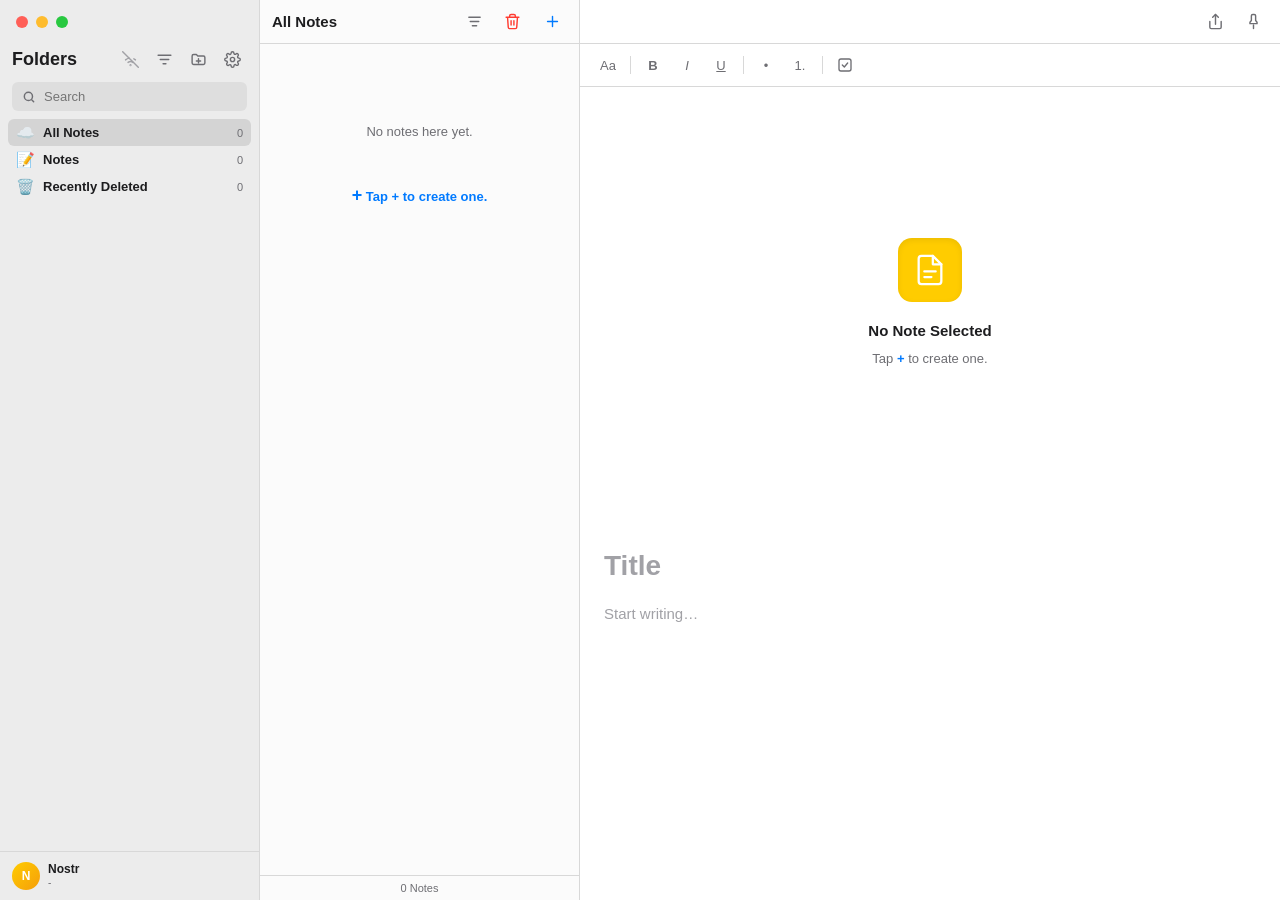
==== web/index.html @ 8bbc99da "feat: revamp About section and re-enable text selection - Replace the basic About text with a detail" ====
<!DOCTYPE html>
<html lang="en">
<head>
  <meta charset="UTF-8" />
  <meta name="viewport" content="width=device-width, initial-scale=1.0, viewport-fit=cover" />
  <meta name="theme-color" content="#ffffff" media="(prefers-color-scheme: light)" />
  <meta name="theme-color" content="#1c1c1e" media="(prefers-color-scheme: dark)" />
  <meta name="description" content="BitOS Notes — local-first notes synced via Nostr." />
  <meta name="application-name" content="Notes" />
  <title data-i18n="app.title">Notes</title>

  <!-- PWA -->
  <link rel="manifest" href="./manifest.webmanifest" />
  <link rel="icon" href="./icon.svg" type="image/svg+xml" />
  <link rel="apple-touch-icon" href="./icon.svg" />
  <meta name="mobile-web-app-capable" content="yes" />
  <meta name="apple-mobile-web-app-capable" content="yes" />
  <meta name="apple-mobile-web-app-status-bar-style" content="black-translucent" />
  <meta name="apple-mobile-web-app-title" content="Notes" />

  <link rel="stylesheet" href="./css/app.css?v=14" />
</head>
<body data-theme="light">
  <!-- ============ APP SHELL ============ -->
  <div id="app" class="app">

    <!-- ===== PANE 1 · FOLDERS SIDEBAR ===== -->
    <aside id="pane-folders" class="pane pane-folders" aria-label="Folders">
      <div class="titlebar">
        <span class="traffic" style="--c:#FF5F57"></span>
        <span class="traffic" style="--c:#FEBC2E"></span>
        <span class="traffic" style="--c:#28C840"></span>
      </div>

      <div class="sidebar-head">
        <h1 class="sidebar-title" data-i18n="folders.title">Folders</h1>
        <div class="sidebar-actions">
          <button id="sync-status" class="icon-btn sync-chip" data-state="offline" title="Sync status" aria-label="Sync status"></button>
          <button id="folder-sort-btn" class="icon-btn" data-i18n-title="folders.sortMenu" title="Sort Folders By" aria-label="Sort folders by" aria-haspopup="true">
            <svg viewBox="0 0 24 24" class="ico"><path d="M3 6h18M6 12h12M10 18h4"/></svg>
          </button>
          <button id="new-folder-btn" class="icon-btn" data-i18n-title="folders.new" title="New folder" aria-label="New folder">
            <svg viewBox="0 0 24 24" class="ico"><path d="M3 7a2 2 0 0 1 2-2h4l2 2h8a2 2 0 0 1 2 2v8a2 2 0 0 1-2 2H5a2 2 0 0 1-2-2z"/><path d="M12 11v6M9 14h6"/></svg>
          </button>
          <button id="settings-btn" class="icon-btn" data-i18n-title="settings.title" title="Settings" aria-label="Settings">
            <svg viewBox="0 0 24 24" class="ico"><circle cx="12" cy="12" r="3"/><path d="M19.4 15a1.65 1.65 0 0 0 .33 1.82l.06.06a2 2 0 1 1-2.83 2.83l-.06-.06a1.65 1.65 0 0 0-1.82-.33 1.65 1.65 0 0 0-1 1.51V21a2 2 0 0 1-4 0v-.09A1.65 1.65 0 0 0 9 19.4a1.65 1.65 0 0 0-1.82.33l-.06.06a2 2 0 1 1-2.83-2.83l.06-.06a1.65 1.65 0 0 0 .33-1.82 1.65 1.65 0 0 0-1.51-1H3a2 2 0 0 1 0-4h.09A1.65 1.65 0 0 0 4.6 9a1.65 1.65 0 0 0-.33-1.82l-.06-.06a2 2 0 1 1 2.83-2.83l.06.06a1.65 1.65 0 0 0 1.82.33H9a1.65 1.65 0 0 0 1-1.51V3a2 2 0 0 1 4 0v.09a1.65 1.65 0 0 0 1 1.51 1.65 1.65 0 0 0 1.82-.33l.06-.06a2 2 0 1 1 2.83 2.83l-.06.06a1.65 1.65 0 0 0-.33 1.82V9a1.65 1.65 0 0 0 1.51 1H21a2 2 0 0 1 0 4h-.09a1.65 1.65 0 0 0-1.51 1z"/></svg>
          </button>
        </div>
      </div>

      <div class="search-wrap">
        <svg class="search-ico" viewBox="0 0 24 24"><circle cx="11" cy="11" r="7"/><path d="m20 20-3-3"/></svg>
        <input id="search-input" type="search" data-i18n-placeholder="folders.search" placeholder="Search" autocomplete="off" />
      </div>

      <nav id="folder-list" class="folder-list scroll" aria-label="Folder list"></nav>

      <div class="account-bar" id="account-bar" role="button" tabindex="0" title="Nostr account">
        <div class="avatar" id="account-avatar">N</div>
        <div class="account-text">
          <div class="account-label" id="account-label" data-i18n="account.icloud">Nostr</div>
          <div class="account-email" id="account-email">—</div>
        </div>
        <span class="nip05-badge hidden" id="account-nip05-badge" title="">
          <svg viewBox="0 0 24 24" class="ico"><path d="M20 6L9 17l-5-5"/></svg>
        </span>
      </div>
    </aside>

    <!-- ===== PANE 2 · NOTES LIST ===== -->
    <section id="pane-list" class="pane pane-list" aria-label="Notes list">
      <header class="list-head">
        <button id="back-folders" class="back-btn mobile-only" aria-label="Back to folders">
          <svg viewBox="0 0 24 24" class="ico"><path d="M15 18l-6-6 6-6"/></svg>
          <span data-i18n="nav.folders">Folders</span>
        </button>
        <h2 id="folder-title" class="list-title">All Notes</h2>
        <div class="list-actions">
          <button id="sort-btn" class="icon-btn" data-i18n-title="sort.menu" title="Sort By" aria-label="Sort notes" aria-haspopup="true">
            <svg viewBox="0 0 24 24" class="ico"><path d="M4 6h16M6 12h12M9 18h6"/></svg>
          </button>
          <button id="delete-btn" class="icon-btn icon-btn-danger" data-i18n-title="editor.delete" title="Delete" aria-label="Delete">
            <svg viewBox="0 0 24 24" class="ico"><path d="M3 6h18M8 6V4a2 2 0 0 1 2-2h4a2 2 0 0 1 2 2v2M19 6l-1 14a2 2 0 0 1-2 2H8a2 2 0 0 1-2-2L5 6"/><path d="M10 11v6M14 11v6"/></svg>
          </button>
          <button id="new-note-btn" class="icon-btn icon-btn-primary" data-i18n-title="notes.new" title="New note" aria-label="New note">
            <svg viewBox="0 0 24 24" class="ico"><path d="M12 5v14M5 12h14"/></svg>
          </button>
        </div>
      </header>

      <div id="notes-list" class="notes-list scroll"></div>

      <div id="note-count" class="note-count"></div>
    </section>

    <!-- ===== PANE 3 · EDITOR ===== -->
    <section id="pane-editor" class="pane pane-editor" aria-label="Editor">
      <header class="editor-head">

        <button id="back-notes" class="back-btn mobile-only" aria-label="Back to notes">
          <svg viewBox="0 0 24 24" class="ico"><path d="M15 18l-6-6 6-6"/></svg>
          <span data-i18n="nav.notes">Notes</span>
        </button>
        <div class="editor-meta-left">
          <span id="editor-date" class="editor-date"></span>
        </div>
        <div class="editor-actions">
          <button id="share-btn" class="icon-btn" data-i18n-title="editor.share" title="Share" aria-label="Share">
            <svg viewBox="0 0 24 24" class="ico"><path d="M4 12v8a2 2 0 0 0 2 2h12a2 2 0 0 0 2-2v-8"/><path d="M16 6l-4-4-4 4"/><path d="M12 2v14"/></svg>
          </button>
          <button id="pin-btn" class="icon-btn" data-i18n-title="editor.pin" title="Pin" aria-label="Pin note">
            <svg viewBox="0 0 24 24" class="ico"><path d="M12 17v5"/><path d="M9 10.7V4a2 2 0 0 1 2-2h2a2 2 0 0 1 2 2v6.7l2 2.3v2H7v-2z"/></svg>
          </button>
        </div>
      </header>

      <!-- formatting toolbar -->
      <div id="toolbar" class="toolbar scroll-x">
        <button class="tool" data-cmd="title" data-i18n-title="editor.title" title="Title style">Aa</button>
        <span class="tool-sep"></span>
        <button class="tool" data-cmd="bold" data-i18n-title="editor.bold" title="Bold"><b>B</b></button>
        <button class="tool" data-cmd="italic" data-i18n-title="editor.italic" title="Italic"><i>I</i></button>
        <button class="tool" data-cmd="underline" data-i18n-title="editor.underline" title="Underline"><u>U</u></button>
        <span class="tool-sep"></span>
        <button class="tool" data-cmd="insertUnorderedList" data-i18n-title="editor.bullet" title="Bulleted list">•</button>
        <button class="tool" data-cmd="insertOrderedList" data-i18n-title="editor.number" title="Numbered list">1.</button>
        <span class="tool-sep"></span>
        <button class="tool" data-cmd="checklist" data-i18n-title="editor.checklist" title="Insert checklist item">
          <svg viewBox="0 0 24 24" class="ico-sm"><rect x="3" y="3" width="18" height="18" rx="3"/><path d="m8 12 3 3 5-6"/></svg>
        </button>
      </div>

      <div id="editor-empty" class="editor-empty">
        <button id="editor-empty-create" class="empty-create" type="button">
          <div class="empty-icon">
            <svg viewBox="0 0 24 24"><path d="M14 2H6a2 2 0 0 0-2 2v16a2 2 0 0 0 2 2h12a2 2 0 0 0 2-2V8z"/><path d="M14 2v6h6M8 13h8M8 17h5"/></svg>
          </div>
          <p class="empty-title" data-i18n="editor.emptyTitle">No Note Selected</p>
          <p class="empty-sub"><span data-i18n="editor.emptySub">Tap</span> <span class="plus">+</span> <span data-i18n="editor.emptyCreate">to create one.</span></p>
        </button>
      </div>

      <div id="editor-wrap" class="editor-wrap scroll">
        <div class="editor-paper">
          <h2 id="editor-title" contenteditable="true" data-i18n-placeholder="editor.titlePlaceholder" data-placeholder="Title" class="editor-title-input"></h2>
          <div id="editor-meta" class="editor-meta"></div>
          <div id="editor-body" contenteditable="true" data-i18n-placeholder="editor.bodyPlaceholder" data-placeholder="Start writing…" class="editor-body-input"></div>
        </div>
      </div>
    </section>
  </div>

  <!-- ============ SETTINGS MODAL ============ -->
  <div id="settings-modal" class="modal-backdrop hidden" aria-hidden="true" role="dialog" aria-modal="true">
    <div class="modal">
      <header class="modal-head">
        <h3 data-i18n="settings.title">Settings</h3>
        <button id="settings-close" class="icon-btn" aria-label="Close">
          <svg viewBox="0 0 24 24" class="ico"><path d="M18 6 6 18M6 6l12 12"/></svg>
        </button>
      </header>

      <div class="modal-body scroll">
        <!-- Appearance -->
        <section class="settings-section">
          <h4 data-i18n="settings.appearance">Appearance</h4>
          <div class="segmented" role="radiogroup" id="theme-segmented">
            <button data-theme="light" data-i18n="settings.themeLight">Light</button>
            <button data-theme="dark" data-i18n="settings.themeDark">Dark</button>
            <button data-theme="system" data-i18n="settings.themeSystem">System</button>
          </div>

          <!-- Accent color swatches -->
          <div class="accent-row">
            <span class="accent-label" data-i18n="settings.accent">Accent color</span>
            <div class="accent-swatches" id="accent-swatches" role="radiogroup" aria-label="Accent color"></div>
          </div>
        </section>

        <!-- Language -->
        <section class="settings-section">
          <h4 data-i18n="settings.language">Language</h4>
          <div class="lang-select-wrap">
            <select id="lang-select" class="lang-select" aria-label="Language"></select>
            <svg class="lang-select-chevron" viewBox="0 0 24 24" aria-hidden="true"><path d="M6 9l6 6 6-6"/></svg>
          </div>
        </section>

        <!-- Account -->
        <section class="settings-section">
          <h4 data-i18n="settings.account">Nostr Account</h4>
          <p class="section-desc" data-i18n="settings.accountDesc">Connect with an npub for read-only identity, or use nsec when private-key import is ready.</p>

          <!-- Profile card (shown when connected) -->
          <div id="profile-card" class="profile-card hidden">
            <div class="profile-head">
              <div class="avatar lg" id="profile-avatar">N</div>
              <div class="profile-meta">
                <div class="profile-name" id="profile-name">—</div>
                <div class="profile-sub" id="profile-nip05"></div>
                <div class="profile-source" id="profile-source"></div>
              </div>
            </div>
            <p class="profile-about" id="profile-about"></p>

            <!-- Key widget: npub always visible, nsec revealed on demand -->
            <div class="key-row">
              <div class="key-row-label" data-i18n="profile.npub">Public key (npub)</div>
              <div class="key-display">
                <code id="s-npub" class="nsec-value npub-value">—</code>
                <div class="key-actions">
                  <button id="s-copy-npub" class="ghost-btn" data-i18n="account.copy">Copy</button>
                </div>
              </div>
            </div>
            <div class="key-row" id="s-nsec-row">
              <div class="key-row-label" data-i18n="account.revealSection">Private key</div>
              <div class="key-display">
                <code id="s-nsec" class="nsec-value masked">••••••••</code>
                <div class="key-actions">
                  <button id="s-show-nsec" class="ghost-btn" data-i18n="account.show">Show</button>
                  <button id="s-copy-nsec" class="ghost-btn" data-i18n="account.copy">Copy</button>
                  <button id="s-download-nsec" class="ghost-btn" data-i18n="account.download">Download</button>
                </div>
              </div>
            </div>

            <div class="row-actions">
              <button id="profile-edit-btn" class="ghost-btn" data-i18n="profile.edit">Edit profile</button>
              <button id="account-disconnect-btn-2" class="ghost-btn danger" data-i18n="settings.accountDisconnect">Disconnect</button>
            </div>
          </div>

          <!-- Profile editor (toggled by Edit profile) -->
          <div id="profile-editor" class="profile-editor hidden">
            <label class="field">
              <span data-i18n="profile.name">Display name</span>
              <input id="profile-name-input" class="text-input" type="text" data-i18n-placeholder="profile.namePlaceholder" placeholder="Your name" autocomplete="off" />
            </label>
            <label class="field">
              <span data-i18n="profile.about">About</span>
              <textarea id="profile-about-input" class="text-input" rows="2" data-i18n-placeholder="profile.aboutPlaceholder" placeholder="A short bio"></textarea>
            </label>
            <label class="field">
              <span data-i18n="profile.picture">Picture URL</span>
              <input id="profile-picture-input" class="text-input" type="url" placeholder="https://…" autocomplete="off" />
            </label>
            <label class="field">
              <span data-i18n="profile.nip05">NIP-05 handle</span>
              <input id="profile-nip05-input" class="text-input" type="text" data-i18n-placeholder="profile.nip05Placeholder" placeholder="name@domain.com" autocomplete="off" />
            </label>
            <div class="row-actions">
              <button id="profile-cancel-btn" class="ghost-btn" data-i18n="dialog.cancel">Cancel</button>
              <button id="profile-save-btn" class="ghost-btn" data-i18n="profile.save">Save</button>
              <button id="profile-publish-btn" class="btn-primary" data-i18n="profile.publish">Publish to Nostr</button>
            </div>
          </div>

          <!-- Inline connect form (shown when NOT connected / power users) -->
          <div class="account-form" id="account-form">
            <input id="account-input" class="text-input" type="text" data-i18n-placeholder="settings.accountPlaceholder" placeholder="npub1... or nsec1..." autocomplete="off" />
            <button id="account-connect-btn" class="ghost-btn" data-i18n="settings.accountConnect">Connect</button>
            <button id="account-nip07-btn" class="ghost-btn" data-i18n="settings.accountNip07">Use Wallet</button>
          </div>
          <div class="row-actions" id="account-row-actions">
            <button id="account-setup-btn" class="ghost-btn" data-i18n="settings.accountSetup">Set up account…</button>
            <button id="account-disconnect-btn" class="ghost-btn danger hidden" data-i18n="settings.accountDisconnect">Disconnect</button>
          </div>
          <div id="account-status" class="account-status"></div>
        </section>

        <!-- Relays -->
        <section class="settings-section">
          <div class="section-head">
            <h4 data-i18n="settings.relays">Nostr Relays</h4>
            <button id="add-relay-btn" class="ghost-btn" data-i18n="relays.add">+ Add</button>
          </div>
          <p class="section-desc" data-i18n="settings.relaysDesc">Sync your notes via Nostr relays. Add 2–3 for reliability.</p>
          <div id="relay-list" class="relay-list"></div>
        </section>

        <!-- Data -->
        <section class="settings-section">
          <h4 data-i18n="settings.data">Data</h4>
          <div class="row-actions">
            <button id="export-btn" class="ghost-btn" data-i18n="settings.export">Export notes (.json)</button>
            <button id="import-btn" class="ghost-btn" data-i18n="settings.import">Import</button>
            <input id="import-file" type="file" accept=".json" hidden />
            <button id="reset-btn" class="ghost-btn danger" data-i18n="settings.reset">Reset all data</button>
          </div>
        </section>

        <!-- About -->
        <section class="settings-section">
          <h4 data-i18n="about.title">About</h4>
          <div class="about-card">
            <div class="about-app">
              <div class="about-name">BitOS Notes</div>
              <div class="about-version" id="about-version">v0.2</div>
            </div>
            <p class="about-tagline" data-i18n="about.tagline">Local-first notes with Nostr sync. Your data lives on your device — Nostr is just the transport.</p>
            <div class="about-links">
              <a href="https://github.com/bitoslabs/bitos-notes" target="_blank" rel="noopener" class="ghost-btn" data-i18n="about.source">Source code ↗</a>
              <a href="https://github.com/bitoslabs/bitos-notes/issues" target="_blank" rel="noopener" class="ghost-btn" data-i18n="about.issues">Report issue ↗</a>
              <a href="https://github.com/nostr-protocol/nips" target="_blank" rel="noopener" class="ghost-btn" data-i18n="about.nostr">Nostr protocol ↗</a>
            </div>
            <p class="about-build" id="about-build"></p>
          </div>
        </section>
      </div>
    </div>
  </div>

  <!-- ============ TOAST ============ -->
  <div id="toast" class="toast" role="status" aria-live="polite"></div>

  <!-- ============ POPUP MENU (shared) ============ -->
  <div id="popup-menu" class="popup-menu hidden" role="menu" aria-hidden="true"></div>

  <!-- ============ DIALOG (confirm / alert / prompt, settings-style) ============ -->
  <div id="dialog-backdrop" class="modal-backdrop hidden" aria-hidden="true" role="dialog" aria-modal="true">
    <div id="dialog" class="dialog">
      <div id="dialog-icon" class="dialog-icon"></div>
      <h3 id="dialog-title" class="dialog-title"></h3>
      <p id="dialog-message" class="dialog-message"></p>
      <p id="dialog-detail" class="dialog-detail"></p>
      <div id="dialog-input-wrap" class="dialog-input-wrap hidden">
        <input id="dialog-input" class="text-input" type="text" autocomplete="off" spellcheck="false" />
        <div id="dialog-input-error" class="dialog-input-error hidden"></div>
      </div>
      <div id="dialog-actions" class="dialog-actions">
        <button id="dialog-cancel" class="btn-secondary"></button>
        <button id="dialog-ok" class="btn-primary"></button>
      </div>
    </div>
  </div>

  <!-- ============ ACCOUNT SETUP / BACKUP MODAL ============ -->
  <div id="account-modal" class="modal-backdrop hidden" aria-hidden="true" role="dialog" aria-modal="true">
    <div class="modal account-modal">
      <header class="modal-head">
        <h3 id="account-modal-title" data-i18n="account.setupTitle">Set up Nostr account</h3>
        <button id="account-modal-close" class="icon-btn" aria-label="Close">
          <svg viewBox="0 0 24 24" class="ico"><path d="M18 6 6 18M6 6l12 12"/></svg>
        </button>
      </header>

      <div class="modal-body scroll">
        <!-- Step 0: already connected — show profile + keys -->
        <section class="settings-section hidden" data-step="connected">
          <!-- Profile card -->
          <div class="account-connected-card">
            <div class="avatar lg" id="ac-avatar">N</div>
            <div class="ac-meta">
              <div class="ac-name" id="ac-name">—</div>
              <div class="ac-sub" id="ac-nip05"></div>
              <div class="ac-source" id="ac-source"></div>
            </div>
          </div>

          <!-- Public key (always visible — it's public) -->
          <div class="key-row">
            <div class="key-row-label" data-i18n="profile.npub">Public key (npub)</div>
            <div class="key-display">
              <code id="ac-npub" class="nsec-value npub-value">—</code>
              <div class="key-actions">
                <button id="ac-copy-npub" class="ghost-btn" data-i18n="account.copy">Copy</button>
              </div>
            </div>
          </div>

          <!-- Private key (hidden until revealed — nsec accounts only) -->
          <div id="ac-reveal-section" class="reveal-section hidden">
            <div class="key-row-label" data-i18n="account.revealSection">Private key</div>
            <div class="key-display">
              <code id="ac-reveal-nsec" class="nsec-value"></code>
              <div class="key-actions">
                <button id="ac-copy-nsec" class="ghost-btn" data-i18n="account.copy">Copy</button>
                <button id="ac-download-nsec" class="ghost-btn" data-i18n="account.download">Download</button>
                <button id="ac-show-toggle" class="ghost-btn" data-i18n="account.hide">Hide</button>
              </div>
            </div>
          </div>

          <div class="row-actions">
            <button id="ac-edit-profile" class="ghost-btn" data-i18n="account.editProfile">Edit profile</button>
            <button id="ac-reveal-btn" class="ghost-btn" data-i18n="profile.revealNsec">Reveal private key</button>
            <button id="ac-disconnect" class="ghost-btn danger" data-i18n="settings.accountDisconnect">Disconnect</button>
          </div>
        </section>

        <!-- Step 1: choose how to set up -->
        <section class="settings-section" data-step="choose">
          <!-- Current account banner (shown when already connected) -->
          <div id="ac-choose-banner" class="ac-choose-banner hidden">
            <div class="ac-banner-head">
              <div class="avatar" id="ac-banner-avatar">N</div>
              <div class="ac-banner-meta">
                <div class="ac-banner-name" id="ac-banner-name">—</div>
                <div class="ac-banner-status" id="ac-banner-status"></div>
              </div>
            </div>
            <div class="ac-banner-keys">
              <div class="key-row">
                <div class="key-row-label" data-i18n="profile.npub">Public key (npub)</div>
                <div class="key-display">
                  <code id="ac-banner-npub" class="nsec-value npub-value">—</code>
                  <div class="key-actions">
                    <button id="ac-banner-copy-npub" class="ghost-btn" data-i18n="account.copy">Copy</button>
                  </div>
                </div>
              </div>
              <div class="key-row" id="ac-banner-nsec-row">
                <div class="key-row-label" data-i18n="account.revealSection">Private key</div>
                <div class="key-display">
                  <code id="ac-banner-nsec" class="nsec-value masked">••••••••</code>
                  <div class="key-actions">
                    <button id="ac-banner-show-nsec" class="ghost-btn" data-i18n="account.show">Show</button>
                    <button id="ac-banner-copy-nsec" class="ghost-btn" data-i18n="account.copy">Copy</button>
                  </div>
                </div>
              </div>
            </div>
          </div>

          <h4 data-i18n="account.choose">Choose how to start</h4>
          <p class="section-desc" data-i18n="account.chooseDesc">A Nostr account is just a key pair — no email, no signup. Your private key (nsec) IS your account, so keep it safe and never share it.</p>
          <div class="setup-options">
            <button class="setup-option" data-account-action="create">
              <div class="setup-opt-icon">✨</div>
              <div class="setup-opt-text">
                <div class="setup-opt-title" data-i18n="account.create">Create new key</div>
                <div class="setup-opt-sub" data-i18n="account.createDesc">Generate a fresh Nostr identity</div>
              </div>
            </button>
            <button class="setup-option" data-account-action="import">
              <div class="setup-opt-icon">🔑</div>
              <div class="setup-opt-text">
                <div class="setup-opt-title" data-i18n="account.import">Import existing key</div>
                <div class="setup-opt-sub" data-i18n="account.importDesc">Paste an nsec1… you already own</div>
              </div>
            </button>
            <button class="setup-option" data-account-action="nip07">
              <div class="setup-opt-icon">🦊</div>
              <div class="setup-opt-text">
                <div class="setup-opt-title" data-i18n="account.nip07">Use Nostr wallet</div>
                <div class="setup-opt-sub" data-i18n="account.nip07Desc">Alby / nos2x / amethyst extension</div>
              </div>
            </button>
          </div>
        </section>

        <!-- Step 2a: create — show generated key, require backup confirm -->
        <section class="settings-section hidden" data-step="create">
          <h4 data-i18n="account.backupTitle">Back up your private key</h4>
          <p class="section-desc" data-i18n="account.backupDesc">This is the <strong>only</strong> time we show this key. Copy it somewhere safe — if you lose it, your account and any synced notes are gone forever.</p>
          <div class="key-display">
            <code id="account-generated-nsec" class="nsec-value"></code>
            <div class="key-actions">
              <button id="account-copy-nsec" class="ghost-btn" data-i18n="account.copy">Copy</button>
              <button id="account-download-nsec" class="ghost-btn" data-i18n="account.download">Download</button>
              <button id="account-show-toggle" class="ghost-btn" data-i18n="account.hide">Hide</button>
            </div>
          </div>
          <label class="backup-confirm">
            <input type="checkbox" id="account-saved-toggle" />
            <span data-i18n="account.savedAck">I've saved my key in a secure location</span>
          </label>
          <div class="row-actions">
            <button id="account-back-to-choose" class="ghost-btn" data-i18n="account.back">← Back</button>
            <button id="account-finish-create" class="btn-primary" disabled data-i18n="account.finish">Finish</button>
          </div>
        </section>

        <!-- Step 2b: import nsec -->
        <section class="settings-section hidden" data-step="import">
          <h4 data-i18n="account.importTitle">Import your private key</h4>
          <p class="section-desc" data-i18n="account.importDescLong">Paste your <code>nsec1…</code> key. It will be stored locally on this device only.</p>
          <input id="account-import-input" class="text-input" type="password" autocomplete="off" spellcheck="false"
                 data-i18n-placeholder="account.importPlaceholder" placeholder="nsec1…" />
          <div id="account-import-error" class="dialog-input-error hidden"></div>
          <div class="row-actions">
            <button id="account-back-to-choose-2" class="ghost-btn" data-i18n="account.back">← Back</button>
            <button id="account-finish-import" class="btn-primary" data-i18n="account.importFinish">Import</button>
          </div>
        </section>
      </div>
    </div>
  </div>

  <script type="module" src="./js/app.js?v=14"></script>
</body>
</html>
---- web/css/app.css ----
/* ============================================================
   app.css — bitos Notes
   Design tokens (CSS vars) + Apple-faithful styling.
   Theming: [data-theme="light|dark"] on <body>.
   Layout: CSS Grid → responsive 3-pane → mobile stack.
   ============================================================ */

/* ---- Design tokens : LIGHT (default) ---- */
:root {
  --font-sans: -apple-system, BlinkMacSystemFont, "SF Pro Text", "SF Pro Display",
               "Segoe UI", Roboto, "Helvetica Neue", Arial, sans-serif;

  --notes-yellow: #FFCC00;
  --notes-yellow-soft: #FFE680;
  --notes-blue: #007AFF;
  --notes-red: #FF3B30;
  --notes-green: #34C759;

  --bg-app: #e8e8e8;
  --bg-window: #ffffff;
  --bg-sidebar: #ececec;
  --bg-list: #fbfbfb;
  --bg-elevated: #ffffff;

  --text-primary: #1d1d1f;
  --text-secondary: #6e6e73;
  --text-tertiary: #a1a1a6;

  --divider: #d8d8d8;
  --hover: rgba(0, 0, 0, 0.06);
  --active: rgba(0, 0, 0, 0.10);
  --selection: rgba(255, 204, 0, 0.28);
  --selection-strong: rgba(255, 204, 0, 0.42);

  --scroll-thumb: rgba(0, 0, 0, 0.22);

  --radius-sm: 6px;
  --radius-md: 10px;
  --radius-lg: 14px;

  --shadow-modal: 0 25px 60px -10px rgba(0, 0, 0, 0.35), 0 8px 20px -8px rgba(0, 0, 0, 0.2);
  --shadow-toast: 0 8px 24px rgba(0, 0, 0, 0.18);

  --sidebar-w: 260px;
  --list-w: 320px;

  --pane-ease: cubic-bezier(0.4, 0, 0.2, 1);
}

/* ---- DARK ---- */
[data-theme="dark"] {
  --bg-app: #000000;
  --bg-window: #1c1c1e;
  --bg-sidebar: #2a2a2a;
  --bg-list: #1c1c1e;
  --bg-elevated: #2c2c2e;

  --text-primary: #f5f5f7;
  --text-secondary: #a1a1a6;
  --text-tertiary: #6e6e73;

  --divider: #3a3a3a;
  --hover: rgba(255, 255, 255, 0.08);
  --active: rgba(255, 255, 255, 0.12);
  --selection: rgba(255, 204, 0, 0.18);
  --selection-strong: rgba(255, 204, 0, 0.28);

  --scroll-thumb: rgba(255, 255, 255, 0.22);

  --shadow-modal: 0 25px 60px -10px rgba(0, 0, 0, 0.7), 0 8px 20px -8px rgba(0, 0, 0, 0.5);
}

/* ---- Reset ---- */
* { box-sizing: border-box; margin: 0; padding: 0; }
html, body { height: 100%; overscroll-behavior: none; }
body {
  font-family: var(--font-sans);
  background: var(--bg-app);
  color: var(--text-primary);
  -webkit-font-smoothing: antialiased;
  -moz-osx-font-smoothing: grayscale;
  user-select: none;
  overflow: hidden;
}

/* Re-enable text selection on content users actually need to read/copy:
   the editor, modal text, profile/about copy, and all form fields. The
   global body:none keeps the app chrome (sidebar, list, buttons) feeling
   "native" and click-y rather than web-y. */
[contenteditable],
.modal-body,
.text-input, textarea, input, code,
.profile-about, .about-tagline, .about-build, .about-card,
.nsec-value:not(.masked),
.profile-name, .ac-name, .ac-banner-name,
.account-status {
  user-select: text;
  -webkit-user-select: text;
}

/* Utility — the modal/empty-state toggle this */
.hidden { display: none !important; }
button { font: inherit; color: inherit; background: none; border: none; cursor: pointer; }
input { font: inherit; color: inherit; }
svg { width: 100%; height: 100%; }
.ico { width: 17px; height: 17px; fill: none; stroke: currentColor; stroke-width: 2; stroke-linecap: round; stroke-linejoin: round; }
.ico-sm { width: 16px; height: 16px; fill: none; stroke: currentColor; stroke-width: 2; stroke-linecap: round; stroke-linejoin: round; }

/* RTL flip */
[dir="rtl"] .back-btn .ico { transform: scaleX(-1); }

/* ---- Scrollbars ---- */
.scroll { overflow-y: auto; }
.scroll-x { overflow-x: auto; overflow-y: hidden; }
.scroll::-webkit-scrollbar, .scroll-x::-webkit-scrollbar { width: 8px; height: 8px; }
.scroll::-webkit-scrollbar-thumb, .scroll-x::-webkit-scrollbar-thumb { background: var(--scroll-thumb); border-radius: 8px; }
.scroll::-webkit-scrollbar-track, .scroll-x::-webkit-scrollbar-track { background: transparent; }
.scroll { scrollbar-width: thin; scrollbar-color: var(--scroll-thumb) transparent; }

/* ---- App shell ---- */
.app {
  display: grid;
  grid-template-columns: var(--sidebar-w) var(--list-w) 1fr;
  height: 100vh;
  height: 100dvh;
  background: var(--bg-window);
}
.pane { display: flex; flex-direction: column; min-width: 0; overflow: hidden; }

.pane-folders { background: var(--bg-sidebar); border-right: 1px solid var(--divider); }
.pane-list    { background: var(--bg-list);    border-right: 1px solid var(--divider); }
.pane-editor  { background: var(--bg-window); }

/* ---- Titlebar ---- */
.titlebar { height: 44px; display: flex; align-items: center; padding: 0 16px; gap: 8px; }
.traffic { width: 12px; height: 12px; border-radius: 50%; background: var(--c); }

/* ---- Sidebar head ---- */
.sidebar-head { display: flex; align-items: center; justify-content: space-between; padding: 0 12px 8px; }
.sidebar-title { font-size: 18px; font-weight: 700; }
.sidebar-actions { display: flex; gap: 4px; }
.icon-btn {
  width: 30px; height: 30px;
  display: grid; place-items: center;
  border-radius: var(--radius-sm);
  color: var(--text-secondary);
  transition: background 0.12s;
}
.icon-btn:hover { background: var(--hover); }
.icon-btn:active { background: var(--active); }
.icon-btn-primary { color: var(--notes-blue); }
.icon-btn-danger { color: var(--notes-red); }

/* ---- Search ---- */
.search-wrap { position: relative; padding: 0 12px; margin-bottom: 8px; }
.search-ico {
  position: absolute; left: 22px; top: 50%; transform: translateY(-50%);
  width: 14px; height: 14px; pointer-events: none;
  fill: none; stroke: var(--text-secondary); stroke-width: 2.5; stroke-linecap: round;
}
[dir="rtl"] .search-ico { left: auto; right: 22px; }
.search-wrap input {
  width: 100%;
  background: var(--hover);
  border: none; border-radius: var(--radius-sm);
  padding: 7px 12px 7px 32px;
  font-size: 13px;
}
[dir="rtl"] .search-wrap input { padding: 7px 32px 7px 12px; }
.search-wrap input:focus { outline: 2px solid rgba(var(--notes-blue-rgb), 0.4); }
.search-wrap input::-webkit-search-cancel-button { -webkit-appearance: none; }

/* ---- Folder list ---- */
.folder-list { flex: 1; padding: 0 8px 8px; }
.folder-row {
  width: 100%; display: flex; align-items: center; gap: 8px;
  padding: 6px 8px; border-radius: var(--radius-sm);
  font-size: 13px; text-align: start; cursor: pointer;
  transition: background 0.1s;
}
.folder-row:hover { background: var(--hover); }
.folder-row.active { background: var(--active); }
.folder-row .emoji { font-size: 15px; line-height: 1; }
.folder-row .name { flex: 1; overflow: hidden; text-overflow: ellipsis; white-space: nowrap; }
.folder-row.system .name { font-weight: 600; }
.folder-row .count { font-size: 11px; color: var(--text-secondary); }

/* ---- Account bar ---- */
.account-bar {
  cursor: pointer; transition: background 0.12s;
  border-top: 1px solid var(--divider);
  padding: 10px 12px;
  display: flex; align-items: center; gap: 8px;
}
.avatar {
  width: 28px; height: 28px; border-radius: 50%;
  background: linear-gradient(135deg, var(--notes-yellow), #f59e0b);
  color: white; font-weight: 700; font-size: 12px;
  display: grid; place-items: center;
}
.account-text { line-height: 1.25; min-width: 0; }
.account-label { font-size: 12px; font-weight: 600; }
.account-email { font-size: 10px; color: var(--text-secondary); overflow: hidden; text-overflow: ellipsis; white-space: nowrap; }

/* ---- List head ---- */
.list-head, .editor-head {
  height: 44px;
  display: flex; align-items: center; justify-content: space-between;
  padding: 0 12px; gap: 8px;
  border-bottom: 1px solid var(--divider);
}
.list-title { font-size: 15px; font-weight: 700; flex: 1; overflow: hidden; text-overflow: ellipsis; white-space: nowrap; }
.list-actions { display: flex; align-items: center; gap: 8px; }
.list-actions .icon-btn-danger { margin-inline-end: 2px; }
.editor-meta-left { flex: 1; }
.editor-date { font-size: 12px; color: var(--text-secondary); }
.editor-actions { display: flex; align-items: center; gap: 8px; }

/* ---- Back button (mobile) ---- */
.back-btn {
  display: none;
  align-items: center; gap: 2px;
  color: var(--notes-blue); font-size: 14px;
}
.back-btn .ico { width: 16px; height: 16px; stroke-width: 2.5; }

/* ---- Notes list ---- */
.notes-list { flex: 1; }
.note-card {
  width: 100%; text-align: start;
  padding: 9px 16px;
  border-bottom: 1px solid var(--divider);
  transition: background 0.1s;
}
.note-card:hover { background: var(--hover); }
.note-card.active { background: var(--selection); }
.note-card.active:hover { background: var(--selection-strong); }
.note-card .nc-title { font-size: 14px; font-weight: 600; display: flex; align-items: center; gap: 5px; }
.note-card .nc-pin {
  width: 11px; height: 11px; flex-shrink: 0;
  fill: var(--notes-yellow); stroke: none;
}
.note-card .nc-title-text { overflow: hidden; text-overflow: ellipsis; white-space: nowrap; }
.note-card .nc-preview { font-size: 12px; color: var(--text-secondary); margin-top: 2px; overflow: hidden; text-overflow: ellipsis; white-space: nowrap; }
.note-card .nc-date { font-size: 11px; color: var(--text-tertiary); margin-top: 3px; }
.notes-empty { padding: 40px 16px; text-align: center; font-size: 13px; color: var(--text-secondary); }
.list-section { padding: 12px 16px 4px; font-size: 11px; font-weight: 700; text-transform: uppercase; letter-spacing: 0.05em; color: var(--text-secondary); }
.notes-list > .list-section:first-child { padding-top: 4px; }     /* avoid double top padding when the list opens with a section header */
.note-count { text-align: center; font-size: 11px; color: var(--text-secondary); padding: 6px; border-top: 1px solid var(--divider); }

/* Clickable empty states — quick-create affordance */
.notes-empty-create {
  display: flex; flex-direction: column; align-items: center; gap: 6px;
  width: 100%; padding: 40px 16px;
  color: var(--text-secondary); text-align: center;
  font-size: 13px; border-radius: var(--radius-md);
  transition: background 0.12s;
}
.notes-empty-create:hover { background: var(--hover); }
.notes-empty-create:active { background: var(--active); }
.notes-empty-create .notes-empty-hint { color: var(--notes-blue); font-weight: 600; }
.notes-empty-create .plus { font-size: 18px; font-weight: 700; }

.empty-create {
  display: flex; flex-direction: column; align-items: center; gap: 8px;
  padding: 24px; cursor: pointer; border-radius: var(--radius-lg);
  transition: background 0.12s, transform 0.12s;
}
.empty-create:hover { background: var(--hover); transform: translateY(-2px); }
.empty-create:hover .empty-icon { box-shadow: inset 0 2px 6px rgba(0,0,0,0.08), 0 6px 16px rgba(0,0,0,0.15); }
.empty-create:active { transform: translateY(0); }

/* ---- Toolbar ---- */
.toolbar { display: flex; align-items: center; gap: 2px; padding: 6px 12px; border-bottom: 1px solid var(--divider); color: var(--text-secondary); }
.tool { min-width: 32px; height: 30px; padding: 0 8px; border-radius: var(--radius-sm); font-size: 13px; display: inline-flex; align-items: center; justify-content: center; }
.tool:hover { background: var(--hover); color: var(--text-primary); }
.tool-sep { width: 1px; height: 18px; background: var(--divider); margin: 0 4px; flex-shrink: 0; }

/* ---- Editor ---- */
.editor-empty { flex: 1; display: grid; place-items: center; text-align: center; color: var(--text-secondary); padding: 24px; }
.empty-icon { width: 64px; height: 64px; margin: 0 auto 12px; border-radius: var(--radius-lg); background: var(--notes-yellow); display: grid; place-items: center; box-shadow: inset 0 2px 6px rgba(0,0,0,0.08); }
.empty-icon svg { width: 34px; height: 34px; fill: none; stroke: white; stroke-width: 1.6; stroke-linecap: round; stroke-linejoin: round; }
.empty-title { font-size: 15px; font-weight: 600; color: var(--text-primary); }
.empty-sub { font-size: 13px; margin-top: 4px; }
.empty-sub .plus { color: var(--notes-blue); font-weight: 700; }

.editor-wrap { flex: 1; }
.editor-paper { max-width: 720px; margin: 0 auto; padding: 32px 24px 80px; }
.editor-title-input { font-size: 28px; font-weight: 700; margin-bottom: 8px; outline: none; }
.editor-meta { font-size: 12px; color: var(--text-secondary); margin-bottom: 20px; }
.editor-body-input { font-size: 15px; line-height: 1.6; outline: none; min-height: 50vh; }
.editor-body-input p { margin-bottom: 0.5em; }
[contenteditable][data-placeholder]:empty::before { content: attr(data-placeholder); color: var(--text-tertiary); pointer-events: none; }
[contenteditable]:focus { outline: none; }

/* checklist inside editor */
.editor-body-input .checklist-block { margin: 2px 0; }
.editor-body-input .check-item { display: flex; align-items: center; gap: 8px; margin: 2px 0; min-height: 24px; }
.editor-body-input .check-item input[type=checkbox] { appearance: none; width: 18px; height: 18px; border-radius: 5px; border: 2px solid #c7c7cc; position: relative; flex-shrink: 0; margin-top: 2px; }
.editor-body-input .check-item input[type=checkbox]:checked { background: var(--notes-blue); border-color: var(--notes-blue); }
.editor-body-input .check-item input[type=checkbox]:checked::after { content: ""; position: absolute; left: 4px; top: 1px; width: 5px; height: 9px; border: solid white; border-width: 0 2px 2px 0; transform: rotate(45deg); }
.editor-body-input .check-label { flex: 1; min-width: 0; border: 0; outline: 0; background: transparent; color: var(--text-primary); font: inherit; line-height: inherit; padding: 0; }
.editor-body-input .check-label.is-done { text-decoration: line-through; color: var(--text-secondary); }

/* ---- Settings modal ---- */
.modal-backdrop {
  position: fixed; inset: 0;
  background: rgba(0, 0, 0, 0.4);
  backdrop-filter: blur(4px);
  display: grid; place-items: center;
  z-index: 100;
  animation: fade 0.18s ease;
}
.modal-backdrop.hidden { display: none; }
.modal {
  width: min(540px, calc(100vw - 32px));
  max-height: calc(100vh - 64px);
  background: var(--bg-elevated);
  border-radius: var(--radius-lg);
  box-shadow: var(--shadow-modal);
  display: flex; flex-direction: column;
  overflow: hidden;
  animation: pop 0.2s var(--pane-ease);
}
@keyframes fade { from { opacity: 0; } }
@keyframes pop { from { opacity: 0; transform: scale(0.96) translateY(8px); } }
.modal-head { display: flex; align-items: center; justify-content: space-between; padding: 14px 16px; border-bottom: 1px solid var(--divider); }
.modal-head h3 { font-size: 16px; font-weight: 700; }
.modal-body { padding: 8px 16px 20px; }

.settings-section { padding: 12px 0; border-bottom: 1px solid var(--divider); }
.settings-section:last-of-type { border-bottom: none; }
.settings-section h4 { font-size: 13px; font-weight: 700; margin-bottom: 8px; }
.section-head { display: flex; align-items: center; justify-content: space-between; margin-bottom: 8px; }
.section-head h4 { margin-bottom: 0; }
.section-desc { font-size: 12px; color: var(--text-secondary); margin-bottom: 10px; }

/* Segmented control */
.segmented { display: inline-flex; background: var(--hover); border-radius: var(--radius-sm); padding: 2px; gap: 2px; }
.segmented.wrap { flex-wrap: wrap; }
.segmented button { padding: 6px 14px; border-radius: 5px; font-size: 13px; font-weight: 500; color: var(--text-secondary); transition: background 0.12s, color 0.12s, box-shadow 0.12s; white-space: nowrap; }
.segmented button.active { background: var(--text-primary); color: var(--bg-window); box-shadow: 0 1px 3px rgba(0,0,0,0.12); font-weight: 600; }

/* Accent color picker */
.accent-row { display: flex; align-items: center; justify-content: space-between; gap: 12px; margin-top: 14px; }
.accent-label { font-size: 13px; color: var(--text-secondary); }
.accent-swatches { display: flex; gap: 10px; flex-wrap: wrap; }
.accent-swatch {
  width: 26px; height: 26px; border-radius: 50%;
  border: 2px solid transparent; cursor: pointer; padding: 0;
  background: var(--swatch);                                 /* the preset color, set inline */
  box-shadow: inset 0 0 0 2px var(--bg-window);              /* inner ring so it reads on any bg */
  transition: transform 0.12s, border-color 0.12s;
}
.accent-swatch:hover { transform: scale(1.12); }
.accent-swatch.active { border-color: var(--text-primary); transform: scale(1.12); }
.accent-swatch.active::after {                              /* check mark */
  content: ""; display: block; width: 100%; height: 100%;
  background: url("data:image/svg+xml,%3Csvg xmlns='http://www.w3.org/2000/svg' viewBox='0 0 24 24' fill='none' stroke='white' stroke-width='3.5' stroke-linecap='round' stroke-linejoin='round'%3E%3Cpath d='M5 12l5 5L20 7'/%3E%3C/svg%3E") center / 16px no-repeat;
}
@media (prefers-reduced-motion: reduce) { .accent-swatch:hover, .accent-swatch.active { transform: none; } }

/* Language select */
.lang-select-wrap { position: relative; display: inline-flex; align-items: center; width: 100%; max-width: 280px; }
.lang-select {
  appearance: none; -webkit-appearance: none;
  width: 100%;
  padding: 9px 36px 9px 12px;
  font-size: 13px; font-weight: 500;
  color: var(--text-primary);
  background: var(--bg-list);
  border: 1px solid var(--divider);
  border-radius: var(--radius-sm);
  cursor: pointer;
  transition: border-color 0.12s, box-shadow 0.12s;
}
.lang-select:hover { border-color: var(--text-secondary); }
.lang-select:focus { outline: none; border-color: var(--notes-blue); box-shadow: 0 0 0 3px var(--notes-blue-glow); }
.lang-select option { padding: 8px; color: var(--text-primary); background: var(--bg-list); }
.lang-select-chevron {
  position: absolute; right: 10px; top: 50%; transform: translateY(-50%);
  width: 16px; height: 16px; pointer-events: none;
  color: var(--text-secondary);
}

/* Relays */
.relay-list { display: flex; flex-direction: column; gap: 6px; }
.relay-row {
  display: flex; align-items: center; gap: 8px;
  padding: 9px 10px;
  background: var(--bg-list); border-radius: var(--radius-sm);
  border: 1px solid var(--divider);
}
.relay-status { width: 8px; height: 8px; border-radius: 50%; flex-shrink: 0; background: var(--text-tertiary); }
.relay-status.ok { background: var(--notes-green); }
.relay-status.fail { background: var(--notes-red); }
.relay-status.checking { background: var(--text-tertiary); animation: pulse 1s infinite; }
@keyframes pulse { 50% { opacity: 0.3; } }
.relay-url { flex: 1; font-size: 12px; font-family: ui-monospace, "SF Mono", monospace; overflow: hidden; text-overflow: ellipsis; white-space: nowrap; }
.relay-flags { display: flex; gap: 3px; }
.relay-flag { font-size: 9px; font-weight: 700; padding: 2px 5px; border-radius: 3px; background: var(--hover); color: var(--text-secondary); }
.relay-flag.on { background: var(--notes-blue-soft); color: var(--notes-blue); }
.relay-actions { display: flex; gap: 2px; }
.relay-mini-btn { width: 26px; height: 26px; display: grid; place-items: center; border-radius: 5px; color: var(--text-secondary); }
.relay-mini-btn:hover { background: var(--hover); color: var(--text-primary); }
.relay-mini-btn svg { width: 14px; height: 14px; }
.relay-add-row { display: flex; gap: 6px; margin-top: 8px; }
.relay-add-row .text-input { flex: 1; min-width: 0; }                /* stretch the shared input to fill the row */
.relay-add-row .ghost-btn { font-size: 13px; padding: 8px 12px; min-height: 0; }      /* compact inline Add button next to the relay URL field */

/* Secondary "ghost" button — text-style, used as Back / Cancel / inline actions.
   Made self-contained (same shape as .btn-primary) so it lines up at the same
   height anywhere it appears next to a .btn-primary. Smaller variants in
   .key-actions / .relay-add-row intentionally override font-size/padding. */
.ghost-btn {
  font-family: inherit; font-weight: 600; font-size: 14px;
  padding: 10px 14px; min-height: 40px;
  color: var(--notes-blue); background: transparent;
  border: 0; border-radius: var(--radius-sm);
  cursor: pointer; transition: background 0.12s, transform 0.06s;
}
.ghost-btn:hover { background: var(--hover); }
.ghost-btn:active { transform: scale(0.98); }
.ghost-btn.danger { color: var(--notes-red); }
.row-actions { display: flex; flex-wrap: wrap; gap: 8px; justify-content: flex-end; margin-top: 12px; }
/* ---- About section ---- */
.about-card { display: flex; flex-direction: column; gap: 10px; }
.about-app { display: flex; align-items: baseline; gap: 8px; }
.about-name { font-size: 15px; font-weight: 700; }
.about-version { font-size: 11px; font-weight: 600; color: var(--notes-blue); background: var(--notes-blue-soft); padding: 1px 7px; border-radius: 10px; }
.about-tagline { font-size: 12px; color: var(--text-secondary); line-height: 1.45; margin: 0; }
.about-links { display: flex; flex-wrap: wrap; gap: 8px; }
.about-links a { text-decoration: none; font-size: 12px; }
.about-build { font-size: 10px; color: var(--text-tertiary); margin: 2px 0 0; }
.about { text-align: center; font-size: 11px; color: var(--text-tertiary); margin-top: 16px; }

/* Account */
.account-form { display: flex; gap: 6px; margin-bottom: 8px; }
.account-form .text-input { flex: 1; min-width: 0; }                      /* stretch the shared input to fill the row */
.account-status { font-size: 12px; color: var(--text-secondary); line-height: 1.35; }
.account-status-ok { color: var(--notes-green); font-weight: 600; }
.account-status-muted { color: var(--text-tertiary); }
.account-status-line { overflow: hidden; text-overflow: ellipsis; white-space: nowrap; }

/* ---- Toast ---- */
.toast {
  position: fixed; bottom: 24px; left: 50%; transform: translateX(-50%) translateY(20px);
  background: var(--text-primary); color: var(--bg-window);
  padding: 10px 18px; border-radius: var(--radius-md);
  font-size: 13px; font-weight: 500;
  box-shadow: var(--shadow-toast);
  opacity: 0; pointer-events: none;
  transition: opacity 0.2s, transform 0.2s;
  z-index: 200;
  max-width: 90vw;
}
.toast.show { opacity: 1; transform: translateX(-50%) translateY(0); }
[data-theme="dark"] .toast { background: #f5f5f7; color: #1c1c1e; }

/* ---- Folder row caret (per-row menu trigger) ---- */
.folder-row { position: relative; }
.folder-row .folder-caret {
  width: 20px; height: 20px;
  display: none;
  place-items: center;
  border-radius: 5px;
  color: var(--text-secondary);
  flex-shrink: 0;
  margin-inline-start: 4px;
}
.folder-row .folder-caret svg { width: 14px; height: 14px; fill: currentColor; }
.folder-row:hover .folder-caret { display: grid; }
.folder-row .folder-caret:hover { background: var(--active); color: var(--text-primary); }
/* On touch devices hover is sticky; always show the caret for user folders */
@media (hover: none) {
  .folder-row:not(.system) .folder-caret { display: grid; }
}

/* ---- Popup menu (shared: sort + folder context) ---- */
.popup-menu {
  position: fixed;
  z-index: 150;
  min-width: 192px;
  padding: 5px;
  background: var(--bg-elevated);
  border-radius: var(--radius-md);
  box-shadow: var(--shadow-modal);
  border: 1px solid var(--divider);
  display: flex; flex-direction: column; gap: 1px;
  animation: pop 0.16s var(--pane-ease);
  transform-origin: top center;
  user-select: none;
}
.popup-menu.hidden { display: none; }
.popup-head { padding: 6px 12px 4px; font-size: 11px; font-weight: 700; text-transform: uppercase; letter-spacing: 0.05em; color: var(--text-secondary); }
.popup-item {
  display: flex; align-items: center; gap: 8px;
  padding: 7px 12px;
  border-radius: var(--radius-sm);
  font-size: 13px; text-align: start;
  color: var(--text-primary);
  transition: background 0.1s;
}
.popup-item:hover { background: var(--hover); }
.popup-item.danger { color: var(--notes-red); }
.popup-item .check {
  width: 14px; height: 14px; flex-shrink: 0;
  display: grid; place-items: center;
}
.popup-item .check svg { width: 14px; height: 14px; stroke: var(--notes-blue); stroke-width: 2.5; fill: none; stroke-linecap: round; stroke-linejoin: round; }
.popup-sep { height: 1px; background: var(--divider); margin: 4px 6px; }

/* ---- Dialog (settings-style confirm/alert/prompt) ---- */
#dialog-backdrop { z-index: 110; }
.dialog {
  width: min(380px, calc(100vw - 32px));
  background: var(--bg-elevated);
  border-radius: var(--radius-lg);
  box-shadow: var(--shadow-modal);
  padding: 24px 22px 18px;
  display: flex; flex-direction: column; align-items: center; gap: 10px;
  text-align: center;
  animation: pop 0.2s var(--pane-ease);
}
.dialog-icon { width: 44px; height: 44px; display: grid; place-items: center; border-radius: 50%; margin-bottom: 2px; }
.dialog-icon svg { width: 26px; height: 26px; fill: none; stroke: currentColor; stroke-width: 2; stroke-linecap: round; stroke-linejoin: round; }
.dialog-icon.kind-info { color: var(--notes-blue); background: var(--notes-blue-soft); }
.dialog-icon.kind-warn { color: var(--notes-yellow); background: rgba(255, 204, 0, 0.16); }
.dialog-icon.kind-danger { color: var(--notes-red); background: rgba(255, 59, 48, 0.12); }
.dialog-title { font-size: 16px; font-weight: 700; }
.dialog-message { font-size: 14px; line-height: 1.45; color: var(--text-primary); }
.dialog-detail { font-size: 12px; line-height: 1.4; color: var(--text-secondary); }
.dialog-message.hidden, .dialog-detail.hidden, .dialog-title.hidden { display: none; }
.dialog-input-wrap { width: 100%; margin-top: 4px; text-align: start; }
.dialog-input-error { font-size: 11px; color: var(--notes-red); margin-top: 6px; text-align: start; }
.dialog-input-error.hidden { display: none; }
.dialog-actions { width: 100%; display: flex; gap: 8px; margin-top: 8px; }
.dialog-actions button { flex: 1; transition: background 0.12s, opacity 0.12s, transform 0.06s; }
.dialog-actions button:active { transform: scale(0.98); }
/* Base action buttons — self-contained so they look right in ANY context:
   settings panels, the account-setup wizard, the dialog footer, etc. */
.btn-primary, .btn-secondary {
  font-family: inherit; font-weight: 600; font-size: 14px;
  padding: 10px 14px; border-radius: var(--radius-sm); border: 0;
  cursor: pointer; transition: background 0.12s, filter 0.12s, opacity 0.12s, transform 0.06s;
  min-height: 40px;                                       /* consistent tap target across button contexts */
}
.btn-primary:active, .btn-secondary:active { transform: scale(0.98); }
.btn-secondary { background: var(--hover); color: var(--text-primary); }
.btn-secondary:hover { background: var(--active); }
.btn-primary { background: var(--notes-blue); color: #fff; }

/* Shared text-input look — used by the account wizard's nsec field, settings
   inputs, and anywhere else that wants a consistent form-control style.
   Reused instead of duplicating .dialog-input-wrap input block-by-block. */
.text-input {
  width: 100%; padding: 10px 12px;
  font-family: inherit; font-size: 14px; color: var(--text-primary);
  background: var(--bg-list);
  border: 1px solid var(--divider); border-radius: var(--radius-sm);
  transition: border-color 0.12s, box-shadow 0.12s;
}
.text-input::placeholder { color: var(--text-tertiary); }
.text-input:focus { outline: none; border-color: var(--notes-blue); box-shadow: 0 0 0 3px rgba(0,122,255,0.15); }
.btn-primary:hover { filter: brightness(1.05); }
.btn-primary[disabled] { opacity: 0.45; cursor: not-allowed; }
.btn-primary.danger { background: var(--notes-red); }
.btn-secondary.hidden, .btn-primary.hidden { display: none; }

/* ---- Account setup modal ---- */
.account-modal { width: min(440px, calc(100vw - 24px)); }

/* ---- Account "connected" step (profile + key actions) ---- */
/* Choose-step current-account banner */
.ac-choose-banner {
  margin-bottom: 14px; padding: 14px; background: var(--notes-blue-soft);
  border: 1px solid var(--divider); border-radius: var(--radius-md);
}
.ac-banner-head { display: flex; align-items: center; gap: 10px; }
.ac-banner-meta { min-width: 0; flex: 1; }
.ac-banner-name { font-size: 14px; font-weight: 700; overflow: hidden; text-overflow: ellipsis; white-space: nowrap; }
.ac-banner-status { font-size: 11px; color: var(--notes-blue); font-weight: 600; margin-top: 2px; }
.ac-banner-keys { margin-top: 12px; }
.ac-banner-keys .key-row { margin-top: 0; }
.ac-banner-keys .key-row + .key-row { margin-top: 10px; }
.ac-banner-keys .key-display { background: var(--bg-elevated, var(--bg-list)); }

.account-connected-card { display: flex; align-items: center; gap: 14px; padding: 4px 0 12px; }
.account-connected-card .ac-meta { min-width: 0; flex: 1; }
.ac-name { font-size: 16px; font-weight: 700; overflow: hidden; text-overflow: ellipsis; white-space: nowrap; }
.ac-sub { margin-top: 3px; }
.ac-source { font-size: 11px; color: var(--text-tertiary); margin-top: 3px; }

/* Key rows (public key always shown, private key revealed on demand) */
.key-row { margin-top: 12px; }
.key-row-label { font-size: 11px; font-weight: 700; text-transform: uppercase; letter-spacing: 0.05em; color: var(--text-secondary); margin-bottom: 6px; }
.key-row .key-display { margin-top: 0; }
.npub-value { font-size: 11px; }

.reveal-section { margin-top: 16px; padding-top: 12px; border-top: 1px solid var(--divider); }
.setup-options { display: flex; flex-direction: column; gap: 8px; }
.setup-option {
  display: flex; align-items: center; gap: 14px; text-align: start;
  padding: 14px; border-radius: var(--radius-md);
  background: var(--bg-list); border: 1px solid var(--divider);
  transition: border-color 0.12s, background 0.12s, transform 0.06s;
}
.setup-option:hover { border-color: var(--notes-blue); background: var(--hover); }
.setup-option:active { transform: scale(0.99); }
.setup-opt-icon { font-size: 26px; width: 40px; height: 40px; display: grid; place-items: center; border-radius: var(--radius-sm); background: var(--hover); flex-shrink: 0; }
.setup-opt-title { font-size: 14px; font-weight: 600; }
.setup-opt-sub { font-size: 12px; color: var(--text-secondary); margin-top: 2px; }

.key-display {
  margin-top: 12px; padding: 12px; background: var(--bg-list);
  border: 1px solid var(--divider); border-radius: var(--radius-sm);
  display: flex; flex-direction: column; gap: 8px;
}
.nsec-value {
  font-family: ui-monospace, "SF Mono", monospace; font-size: 12px;
  word-break: break-all; line-height: 1.5; color: var(--text-primary);
  background: var(--hover); padding: 8px 10px; border-radius: var(--radius-sm);
  -webkit-mask-image: none; min-height: 36px;
}
.nsec-value.masked { filter: blur(6px); opacity: 0.6; user-select: none; }
.key-actions { display: flex; gap: 6px; flex-wrap: wrap; }
.key-actions .ghost-btn { font-size: 12px; padding: 6px 10px; min-height: 0; }       /* compact inline Copy/Download/Hide on the nsec chip */

.backup-confirm {
  display: flex; align-items: center; gap: 10px;
  margin-top: 12px; font-size: 13px; color: var(--text-primary); cursor: pointer;
}
.backup-confirm input[type=checkbox] {
  appearance: none; -webkit-appearance: none;
  width: 18px; height: 18px; border-radius: 5px;
  border: 2px solid var(--text-tertiary); flex-shrink: 0; position: relative;
  transition: background 0.12s, border-color 0.12s;
}
.backup-confirm input[type=checkbox]:checked { background: var(--notes-blue); border-color: var(--notes-blue); }
.backup-confirm input[type=checkbox]:checked::after {
  content: ""; position: absolute; left: 4px; top: 1px; width: 5px; height: 9px;
  border: solid white; border-width: 0 2px 2px 0; transform: rotate(45deg);
}
/* ---- Responsive: TABLET (≤1024px) → hide folders pane, use list as root ---- */
@media (max-width: 1024px) {
  :root { --sidebar-w: 240px; --list-w: 300px; }
}
@media (max-width: 860px) {
  .app { grid-template-columns: var(--list-w) 1fr; }
  .pane-folders {
    position: fixed; top: 0; bottom: 0; left: 0; z-index: 30;
    width: 280px;
    transform: translateX(-100%);
    box-shadow: 4px 0 24px rgba(0,0,0,0.15);
  }
  .app.show-folders .pane-folders { transform: translateX(0); }
  .back-btn { display: inline-flex; }
}

/* ---- Responsive: MOBILE (≤640px) → single pane, slide stack ---- */
/* Mobile stack navigation is driven by <body data-view="folders|list|editor"> */
@media (max-width: 860px) {
  .app { grid-template-columns: 1fr; grid-template-rows: 1fr; }

  .pane-folders, .pane-list, .pane-editor {
    position: absolute; inset: 0;
    transition: transform 0.28s var(--pane-ease);
  }
  .pane-folders { width: 86vw; max-width: 320px; z-index: 40; }
  .pane-list, .pane-editor { z-index: 20; }
}

/* Two-pane tablet: folders is an overlay, list+editor share the screen */
@media (min-width: 641px) and (max-width: 860px) {
  .app { grid-template-columns: 1fr 1fr; }
  .pane-list, .pane-editor { position: relative; inset: auto; transform: none; }
  .pane-folders { position: fixed; top: 0; bottom: 0; left: 0; }
}

/* Mobile single-pane stack — driven by [data-view] */
@media (max-width: 640px) {
  .app[data-view="folders"] .pane-folders { transform: translateX(0); }
  .app[data-view="folders"] .pane-list,
  .app[data-view="folders"] .pane-editor { transform: translateX(100%); }

  .app[data-view="list"] .pane-folders { transform: translateX(-100%); }
  .app[data-view="list"] .pane-list { transform: translateX(0); }
  .app[data-view="list"] .pane-editor { transform: translateX(100%); }

  .app[data-view="editor"] .pane-folders { transform: translateX(-100%); }
  .app[data-view="editor"] .pane-list { transform: translateX(-33%); }
  .app[data-view="editor"] .pane-editor { transform: translateX(0); }

  .editor-paper { padding: 20px 18px 80px; }
  .modal { width: calc(100vw - 16px); max-height: calc(100vh - 16px); }
  .list-head, .editor-head { padding: 0 8px; }
}

/* ---- Mobile-only / desktop-only helpers ---- */
.mobile-only { display: none; }
@media (max-width: 860px) { .mobile-only { display: inline-flex; } }
@media (max-width: 640px) { .titlebar { display: none; } }

/* env safe areas (notch) */
.list-head, .editor-head, .titlebar { padding-block: max(env(safe-area-inset-top), 0px); }
.account-bar { padding-bottom: max(env(safe-area-inset-bottom), 10px); }

/* ---- Sync status chip (sidebar) ---- */
.sync-chip { position: relative; color: var(--text-tertiary); }
.sync-chip[data-state="synced"]  { color: var(--notes-green); }
.sync-chip[data-state="syncing"] { color: var(--notes-blue); }
.sync-chip[data-state="error"]   { color: var(--notes-red); }
.sync-chip[data-state="offline"] { color: var(--text-tertiary); }
.sync-chip .ico { width: 17px; height: 17px; }
@keyframes spin { to { transform: rotate(360deg); } }
.spin { animation: spin 0.9s linear infinite; }

/* ---- NIP-05 verified badge (sidebar) ---- */
.nip05-badge {
  margin-left: auto; flex-shrink: 0;
  width: 16px; height: 16px; display: grid; place-items: center;
  border-radius: 50%; background: var(--notes-blue-soft); color: var(--notes-blue);
}
.nip05-badge .ico { width: 11px; height: 11px; }
.nip05-badge.hidden { display: none; }

/* ---- Profile card + editor (settings modal) ---- */
.avatar.lg { width: 52px; height: 52px; font-size: 20px; flex-shrink: 0; }
.avatar.lg img { width: 100%; height: 100%; border-radius: 50%; object-fit: cover; }
.avatar img { width: 100%; height: 100%; border-radius: 50%; object-fit: cover; }

.profile-card { padding: 8px 0 4px; }
.profile-head { display: flex; align-items: center; gap: 12px; }
.profile-meta { min-width: 0; flex: 1; }
.profile-name { font-size: 15px; font-weight: 700; overflow: hidden; text-overflow: ellipsis; white-space: nowrap; }
.profile-sub { margin-top: 2px; }
.profile-source { font-size: 11px; color: var(--text-tertiary); margin-top: 2px; }
.profile-about { font-size: 12px; color: var(--text-secondary); line-height: 1.4; margin: 10px 0 0; white-space: pre-wrap; word-break: break-word; }

.nip05-chip {
  display: inline-flex; align-items: center; gap: 3px;
  font-size: 11px; font-weight: 600; padding: 1px 7px; border-radius: 10px;
  background: var(--hover); color: var(--text-secondary);
}
.nip05-chip.verified { background: var(--notes-blue-soft); color: var(--notes-blue); }
.nip05-chip .ico { width: 11px; height: 11px; }

/* Profile editor + key display (shared field styling) */
.profile-editor, .profile-keys { padding: 8px 0 0; }
.profile-editor .field, .profile-keys .field { display: flex; flex-direction: column; gap: 4px; margin-bottom: 10px; }
.profile-editor .field > span, .profile-keys .field > span { font-size: 11px; font-weight: 600; color: var(--text-secondary); }
.profile-editor .text-input, .profile-keys .text-input { width: 100%; box-sizing: border-box; }
textarea.text-input { resize: vertical; font-family: inherit; }
.key-display-row { display: flex; gap: 6px; }
.key-display-row .text-input { flex: 1; min-width: 0; font-family: ui-monospace, "SF Mono", monospace; font-size: 11px; }
.btn-primary { font-family: inherit; font-weight: 600; font-size: 14px; padding: 8px 14px; min-height: 36px; color: #fff; background: var(--notes-blue); border: 0; border-radius: var(--radius-sm); cursor: pointer; transition: background 0.12s, transform 0.06s; }
.btn-primary:hover { filter: brightness(1.08); }
.btn-primary:active { transform: scale(0.98); }
.btn-primary:disabled { opacity: 0.4; cursor: not-allowed; }
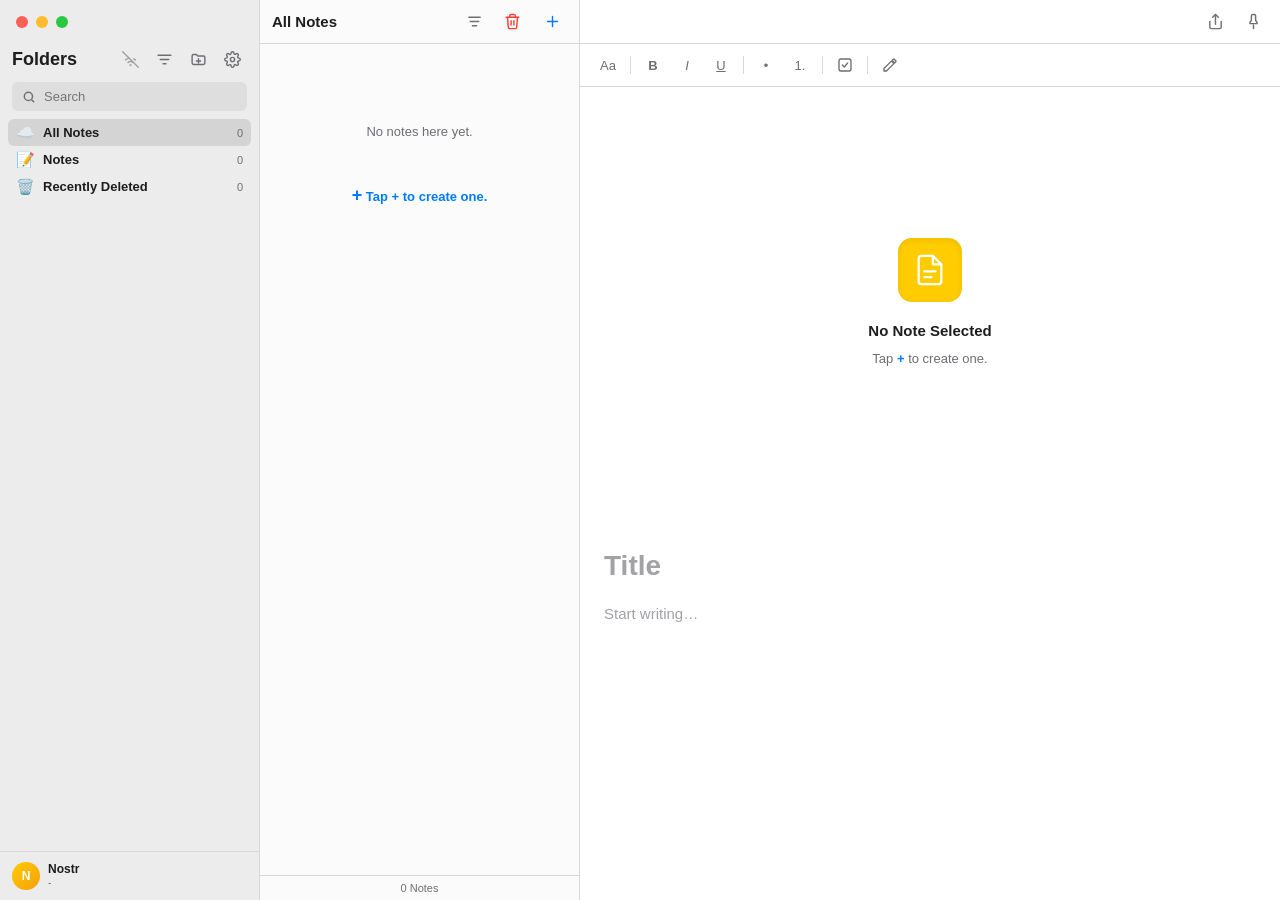
==== commit 3af57e4f: "init feature draw" ====
--- a/web/index.html
+++ b/web/index.html
@@ -18,7 +18,7 @@
   <meta name="apple-mobile-web-app-status-bar-style" content="black-translucent" />
   <meta name="apple-mobile-web-app-title" content="Notes" />
 
-  <link rel="stylesheet" href="./css/app.css?v=14" />
+  <link rel="stylesheet" href="./css/app.css?v=16" />
 </head>
 <body data-theme="light">
   <!-- ============ APP SHELL ============ -->
@@ -127,6 +127,10 @@
         <span class="tool-sep"></span>
         <button class="tool" data-cmd="checklist" data-i18n-title="editor.checklist" title="Insert checklist item">
           <svg viewBox="0 0 24 24" class="ico-sm"><rect x="3" y="3" width="18" height="18" rx="3"/><path d="m8 12 3 3 5-6"/></svg>
+        </button>
+        <span class="tool-sep"></span>
+        <button class="tool" data-cmd="draw" data-i18n-title="editor.draw" title="Draw shapes">
+          <svg viewBox="0 0 24 24" class="ico-sm"><path d="M3 17.25V21h3.75L17.81 9.94l-3.75-3.75z"/><path d="M20.71 7.04a1 1 0 0 0 0-1.41l-2.34-2.34a1 1 0 0 0-1.41 0l-1.83 1.83 3.75 3.75z"/></svg>
         </button>
       </div>
 
@@ -488,6 +492,6 @@
     </div>
   </div>
 
-  <script type="module" src="./js/app.js?v=14"></script>
+  <script type="module" src="./js/app.js?v=16"></script>
 </body>
 </html>
--- a/web/css/app.css
+++ b/web/css/app.css
@@ -715,6 +715,130 @@
 @keyframes spin { to { transform: rotate(360deg); } }
 .spin { animation: spin 0.9s linear infinite; }
 
+/* ============================================================
+   Draw / shapes — embedded vector drawings inside a note
+   ============================================================ */
+
+/* The embedded drawing object. Atomic while typing (contenteditable=false). */
+.editor-body-input .shape-block {
+  position: relative;
+  margin: 16px auto;
+  width: 100%;
+  max-width: 600px;
+  border-radius: var(--radius-md);
+  background: var(--bg-elevated);
+  border: 1px solid var(--divider);
+  overflow: hidden;
+  cursor: default;
+  user-select: none;
+  -webkit-user-select: none;
+}
+.editor-body-input .shape-block.editing {
+  border-color: var(--notes-blue);
+  box-shadow: 0 0 0 3px var(--notes-blue-glow);
+}
+.shape-svg {
+  display: block;
+  width: 100%;
+  height: auto;
+  touch-action: none;            /* let pointer events drive drawing */
+}
+.shape-svg rect, .shape-svg ellipse, .shape-svg line,
+.shape-svg polyline, .shape-svg polygon { vector-effect: non-scaling-stroke; }
+.shape-svg .interaction-layer { pointer-events: all; }
+
+/* Selection chrome — themed by the accent colour, not hard-coded. */
+.shape-svg .sel-box {
+  fill: none; stroke: var(--notes-blue); stroke-width: 1; stroke-dasharray: 4 3;
+  pointer-events: none;
+}
+.shape-svg .sel-outline {
+  fill: none; stroke: var(--notes-blue); stroke-width: 1; opacity: 0.55;
+  pointer-events: none;
+}
+.shape-svg .handle {
+  fill: #fff; stroke: var(--notes-blue); stroke-width: 1.5; rx: 1.5;
+}
+.shape-svg .handle[data-corner="nw"], .shape-svg .handle[data-corner="se"] { cursor: nwse-resize; }
+.shape-svg .handle[data-corner="ne"], .shape-svg .handle[data-corner="sw"] { cursor: nesw-resize; }
+
+/* Marquee (rubber-band) box — classic marching-ants look. */
+.shape-svg .marquee {
+  fill: var(--notes-blue-soft); stroke: var(--notes-blue); stroke-width: 1;
+  stroke-dasharray: 4 3; pointer-events: none;
+}
+
+/* While drawing, prevent prose text selection. */
+body.draw-active .editor-body-input,
+body.draw-active .editor-title-input { user-select: none; -webkit-user-select: none; }
+
+/* Floating tool strip above the active block. */
+.draw-tools {
+  position: fixed;            /* viewport-relative: stays glued to the block */
+  z-index: 50;
+  top: 0; left: 0;            /* JS positions it; set a baseline to avoid a flash top-left */
+  width: max-content;         /* shrink to content instead of stretching full-width */
+  max-width: 92vw;
+  display: flex;
+  align-items: center;
+  gap: 4px;
+  padding: 5px 8px;
+  background: var(--bg-elevated);
+  border: 1px solid var(--divider);
+  border-radius: var(--radius-md);
+  box-shadow: var(--shadow-toast);
+  flex-wrap: wrap;
+}
+.dt-tools { display: flex; align-items: center; gap: 2px; }
+.dt-sep { width: 1px; height: 20px; background: var(--divider); margin: 0 3px; }
+.dt-btn {
+  min-width: 30px; height: 30px; padding: 0 6px;
+  display: inline-flex; align-items: center; justify-content: center;
+  border-radius: var(--radius-sm); color: var(--text-secondary);
+  background: transparent; border: 0; cursor: pointer;
+}
+.dt-btn:hover { background: var(--hover); color: var(--text-primary); }
+.dt-btn.active { background: var(--notes-blue-soft); color: var(--notes-blue); }
+.dt-ico { width: 18px; height: 18px; fill: none; stroke: currentColor; stroke-width: 1.7; stroke-linejoin: round; stroke-linecap: round; }
+
+.dt-swatches { display: flex; align-items: center; gap: 3px; }
+.dt-sw {
+  width: 20px; height: 20px; border-radius: 50%;
+  background: var(--sw); border: 2px solid transparent;
+  cursor: pointer; padding: 0;
+}
+.dt-sw:hover { transform: scale(1.12); }
+.dt-sw.active { border-color: var(--text-primary); box-shadow: 0 0 0 2px var(--bg-elevated), 0 0 0 3px var(--text-primary); }
+
+.dt-widths { display: flex; align-items: center; gap: 2px; }
+.dt-w {
+  width: 26px; height: 30px; display: inline-flex; align-items: center; justify-content: center;
+  border-radius: var(--radius-sm); border: 0; background: transparent; cursor: pointer;
+}
+.dt-w span { width: 16px; background: var(--text-secondary); border-radius: 2px; }
+.dt-w:hover { background: var(--hover); }
+.dt-w.active span { background: var(--notes-blue); }
+
+.dt-del {
+  margin-left: 4px; min-width: 30px; height: 30px; padding: 0 8px;
+  border-radius: var(--radius-sm); border: 0; cursor: pointer;
+  color: var(--notes-red); background: transparent; font-size: 14px;
+}
+.dt-del:hover { background: var(--hover); }
+
+.dt-done {
+  margin-left: 6px; height: 30px; padding: 0 14px; border-radius: var(--radius-sm);
+  border: 0; cursor: pointer; font-weight: 600; color: #fff;
+  background: var(--notes-blue); font-size: 13px;
+}
+.dt-done:hover { filter: brightness(1.05); }
+
+@media (max-width: 640px) {
+  .draw-tools { gap: 2px; padding: 4px 6px; }
+  .dt-btn { min-width: 28px; height: 28px; }
+  .dt-done { padding: 0 10px; }
+}
+
 /* ---- NIP-05 verified badge (sidebar) ---- */
 .nip05-badge {
   margin-left: auto; flex-shrink: 0;
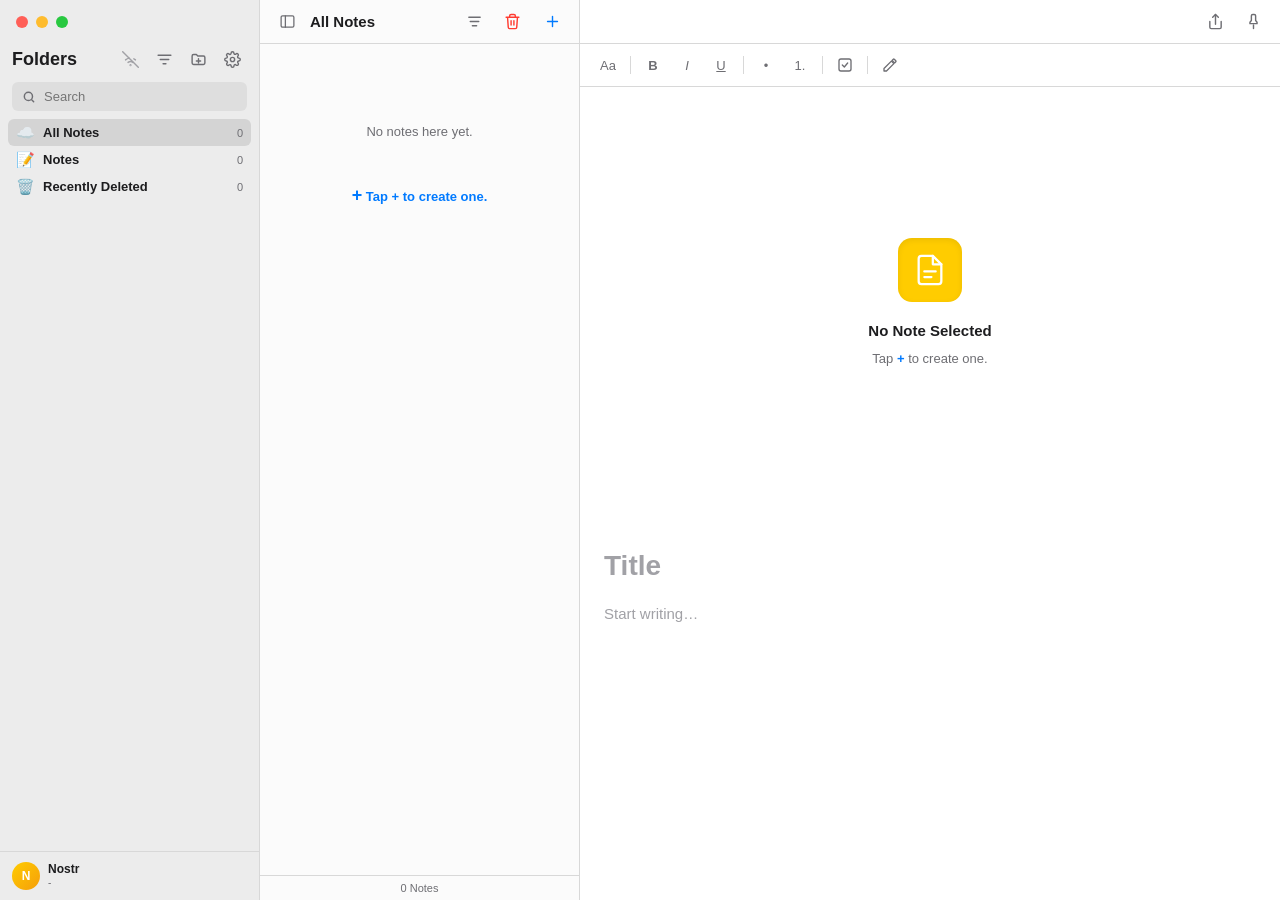
==== commit 404c12f5: "docs: update PLAN.md with task progress and web pivot - Mark completed MVP and Tier 1 features as do" ====
--- a/web/index.html
+++ b/web/index.html
@@ -18,7 +18,7 @@
   <meta name="apple-mobile-web-app-status-bar-style" content="black-translucent" />
   <meta name="apple-mobile-web-app-title" content="Notes" />
 
-  <link rel="stylesheet" href="./css/app.css?v=16" />
+  <link rel="stylesheet" href="./css/app.css?v=19" />
 </head>
 <body data-theme="light">
   <!-- ============ APP SHELL ============ -->
@@ -74,7 +74,10 @@
           <svg viewBox="0 0 24 24" class="ico"><path d="M15 18l-6-6 6-6"/></svg>
           <span data-i18n="nav.folders">Folders</span>
         </button>
-        <h2 id="folder-title" class="list-title">All Notes</h2>
+        <button id="toggle-folders-btn" class="icon-btn toggle-folders desktop-only" data-i18n-title="nav.hideSidebar" title="Hide sidebar" aria-label="Hide sidebar">
+          <svg viewBox="0 0 24 24" class="ico"><rect x="3" y="4" width="18" height="16" rx="2"/><path d="M9 4v16"/></svg>
+        </button>
+        <h2 id="folder-title" data-i18n="editor.allNotes"  class="list-title">All Notes</h2>
         <div class="list-actions">
           <button id="sort-btn" class="icon-btn" data-i18n-title="sort.menu" title="Sort By" aria-label="Sort notes" aria-haspopup="true">
             <svg viewBox="0 0 24 24" class="ico"><path d="M4 6h16M6 12h12M9 18h6"/></svg>
@@ -492,6 +495,6 @@
     </div>
   </div>
 
-  <script type="module" src="./js/app.js?v=16"></script>
+  <script type="module" src="./js/app.js?v=19"></script>
 </body>
 </html>
--- a/web/css/app.css
+++ b/web/css/app.css
@@ -124,12 +124,26 @@
   height: 100vh;
   height: 100dvh;
   background: var(--bg-window);
+  transition: grid-template-columns 0.28s var(--pane-ease);
 }
 .pane { display: flex; flex-direction: column; min-width: 0; overflow: hidden; }
 
 .pane-folders { background: var(--bg-sidebar); border-right: 1px solid var(--divider); }
 .pane-list    { background: var(--bg-list);    border-right: 1px solid var(--divider); }
 .pane-editor  { background: var(--bg-window); }
+
+/* ---- Sidebar toggle (desktop only) ---- */
+/* Collapsing the folders pane: drop its grid column to 0 and slide it off,
+   macOS Notes style. The pane itself is told to stop painting once collapsed
+   so its content never reflows into zero width. */
+.app.hide-folders { grid-template-columns: 0 var(--list-w) 1fr; }
+.app.hide-folders .pane-folders {
+  width: 0; border-right: 0; opacity: 0; pointer-events: none;
+}
+.pane-folders { transition: opacity 0.2s var(--pane-ease); }
+
+.toggle-folders { flex-shrink: 0; }
+.toggle-folders .ico { width: 17px; height: 17px; fill: none; stroke: currentColor; stroke-width: 1.8; stroke-linecap: round; stroke-linejoin: round; }
 
 /* ---- Titlebar ---- */
 .titlebar { height: 44px; display: flex; align-items: center; padding: 0 16px; gap: 8px; }
@@ -698,7 +712,15 @@
 
 /* ---- Mobile-only / desktop-only helpers ---- */
 .mobile-only { display: none; }
-@media (max-width: 860px) { .mobile-only { display: inline-flex; } }
+.desktop-only { display: grid; }
+@media (max-width: 860px) {
+  .mobile-only { display: inline-flex; }
+  .desktop-only { display: none; }
+  /* On mobile the folders pane is an overlay (router-driven); the hide-folders
+     toggle is irrelevant, so neutralise the collapsed state here. */
+  .app.hide-folders { grid-template-columns: 1fr; }
+  .app.hide-folders .pane-folders { width: auto; opacity: 1; pointer-events: auto; }
+}
 @media (max-width: 640px) { .titlebar { display: none; } }
 
 /* env safe areas (notch) */
@@ -819,6 +841,50 @@
 .dt-w:hover { background: var(--hover); }
 .dt-w.active span { background: var(--notes-blue); }
 
+/* Font-size presets + bold/italic toggles (text tool). */
+.dt-fontsizes { display: flex; align-items: center; gap: 2px; }
+.dt-fs {
+  min-width: 30px; height: 30px; padding: 0 7px;
+  display: inline-flex; align-items: center; justify-content: center;
+  border-radius: var(--radius-sm); border: 0; background: transparent; cursor: pointer;
+  color: var(--text-secondary); font-size: 11px; font-weight: 600;
+}
+.dt-fs:hover { background: var(--hover); color: var(--text-primary); }
+.dt-fs.active { background: var(--notes-blue-soft); color: var(--notes-blue); }
+
+.dt-toggle {
+  min-width: 30px; height: 30px; padding: 0 8px;
+  display: inline-flex; align-items: center; justify-content: center;
+  border-radius: var(--radius-sm); border: 0; background: transparent; cursor: pointer;
+  color: var(--text-secondary); font-size: 14px;
+}
+.dt-toggle b, .dt-toggle i { font-size: 14px; pointer-events: none; }
+.dt-toggle:hover { background: var(--hover); color: var(--text-primary); }
+.dt-toggle.active { background: var(--notes-blue-soft); color: var(--notes-blue); }
+
+/* Inline text editor overlay layered over the SVG. */
+.editor-body-input .shape-block { position: relative; }
+.text-editor {
+  position: absolute;
+  z-index: 5;
+  min-width: 40px;
+  padding: 2px 4px;
+  margin: 0;
+  border: 1px solid var(--notes-blue);
+  border-radius: var(--radius-sm);
+  background: rgba(255, 255, 255, 0.92);
+  color: var(--text-primary);
+  font-family: inherit;
+  line-height: 1.2;
+  resize: none;
+  overflow: hidden;
+  outline: none;
+  box-shadow: 0 0 0 3px var(--notes-blue-glow);
+  box-sizing: content-box;
+}
+[data-theme="dark"] .text-editor { background: rgba(44, 44, 46, 0.95); }
+.text-editor::placeholder { color: var(--text-tertiary); }
+
 .dt-del {
   margin-left: 4px; min-width: 30px; height: 30px; padding: 0 8px;
   border-radius: var(--radius-sm); border: 0; cursor: pointer;
@@ -832,6 +898,31 @@
   background: var(--notes-blue); font-size: 13px;
 }
 .dt-done:hover { filter: brightness(1.05); }
+
+/* ⚙ Options (gear) button — opens the view-mode / list-style dropdown menu
+   (same shared #popup-menu chrome as the "Sort By" menu). */
+.dt-opt-btn {
+  min-width: 30px; height: 30px; padding: 0 6px;
+  display: inline-flex; align-items: center; justify-content: center;
+  border-radius: var(--radius-sm); border: 0; cursor: pointer;
+  background: transparent; color: var(--text-secondary);
+}
+.dt-opt-btn:hover { background: var(--hover); color: var(--text-primary); }
+.dt-opt-btn .dt-ico { width: 17px; height: 17px; }
+
+/* Canvas background view modes — painted behind the SVG via the block. */
+.editor-body-input .shape-block[data-view="grid"] {
+  background-color: var(--bg-elevated);
+  background-image:
+    linear-gradient(to right, var(--divider) 1px, transparent 1px),
+    linear-gradient(to bottom, var(--divider) 1px, transparent 1px);
+  background-size: 24px 24px;
+}
+.editor-body-input .shape-block[data-view="lines"] {
+  background-color: var(--bg-elevated);
+  background-image: linear-gradient(to bottom, var(--divider) 1px, transparent 1px);
+  background-size: 100% 28px;
+}
 
 @media (max-width: 640px) {
   .draw-tools { gap: 2px; padding: 4px 6px; }
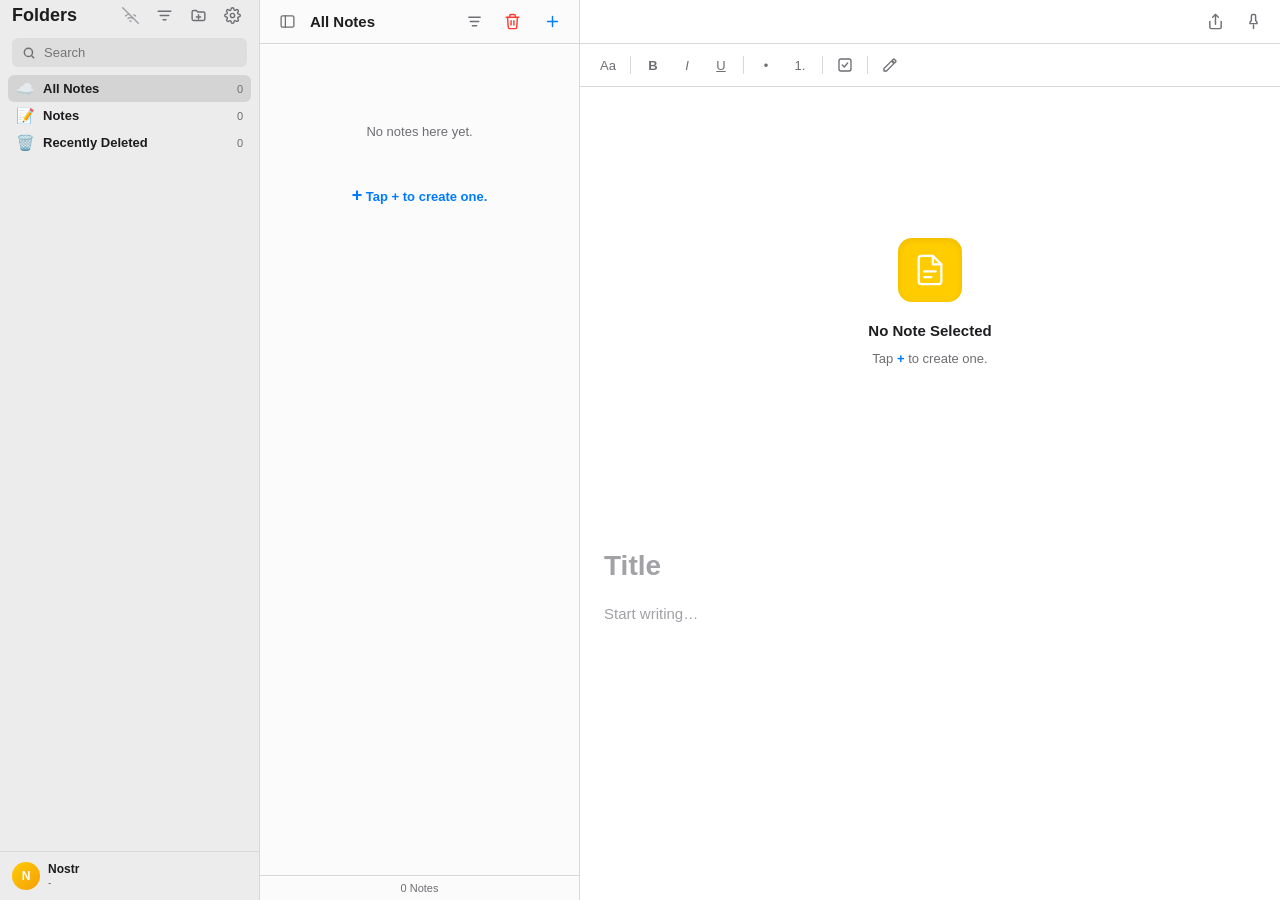
==== commit fa5593e7: "feat: enhance mobile experience with swipe navigation and inline search" ====
--- a/web/index.html
+++ b/web/index.html
@@ -18,7 +18,7 @@
   <meta name="apple-mobile-web-app-status-bar-style" content="black-translucent" />
   <meta name="apple-mobile-web-app-title" content="Notes" />
 
-  <link rel="stylesheet" href="./css/app.css?v=19" />
+  <link rel="stylesheet" href="./css/app.css?v=32" />
 </head>
 <body data-theme="light">
   <!-- ============ APP SHELL ============ -->
@@ -26,11 +26,11 @@
 
     <!-- ===== PANE 1 · FOLDERS SIDEBAR ===== -->
     <aside id="pane-folders" class="pane pane-folders" aria-label="Folders">
-      <div class="titlebar">
+      <!-- <div class="titlebar">
         <span class="traffic" style="--c:#FF5F57"></span>
         <span class="traffic" style="--c:#FEBC2E"></span>
         <span class="traffic" style="--c:#28C840"></span>
-      </div>
+      </div> -->
 
       <div class="sidebar-head">
         <h1 class="sidebar-title" data-i18n="folders.title">Folders</h1>
@@ -91,6 +91,16 @@
         </div>
       </header>
 
+      <!-- Mobile inline search: lives in the list pane so results stay visible
+           while typing. Hidden on desktop (see .list-search in app.css). -->
+      <div class="list-search" id="list-search">
+        <svg class="search-ico" viewBox="0 0 24 24"><circle cx="11" cy="11" r="7"/><path d="m20 20-3-3"/></svg>
+        <input id="list-search-input" type="search" data-i18n-placeholder="folders.search" placeholder="Search" autocomplete="off" enterkeyhint="search" />
+        <button class="list-search-clear" id="list-search-clear" type="button" aria-label="Clear search">
+          <svg viewBox="0 0 24 24" class="ico"><path d="M18 6 6 18M6 6l12 12"/></svg>
+        </button>
+      </div>
+
       <div id="notes-list" class="notes-list scroll"></div>
 
       <div id="note-count" class="note-count"></div>
@@ -108,6 +118,9 @@
           <span id="editor-date" class="editor-date"></span>
         </div>
         <div class="editor-actions">
+          <button id="format-toggle" class="icon-btn mobile-only" data-i18n-title="editor.format" title="Format" aria-label="Format" aria-pressed="false">
+            <svg viewBox="0 0 24 24" class="ico"><path d="M5 5h14M12 5v14M9 19h6"/></svg>
+          </button>
           <button id="share-btn" class="icon-btn" data-i18n-title="editor.share" title="Share" aria-label="Share">
             <svg viewBox="0 0 24 24" class="ico"><path d="M4 12v8a2 2 0 0 0 2 2h12a2 2 0 0 0 2-2v-8"/><path d="M16 6l-4-4-4 4"/><path d="M12 2v14"/></svg>
           </button>
@@ -156,6 +169,33 @@
       </div>
     </section>
   </div>
+
+  <!-- ============ BOTTOM APP BAR (mobile only) ============ -->
+  <!-- Persistent thumb-reach nav. Hidden on desktop and when the soft keyboard
+       is open. The active view is mirrored via [data-view] to highlight the
+       current destination. -->
+  <nav id="bottom-bar" class="bottom-bar mobile-only" aria-label="Bottom navigation">
+    <button class="bb-btn" data-bb="folders" data-i18n-title="nav.folders" aria-label="Folders">
+      <svg viewBox="0 0 24 24" class="ico"><path d="M3 7a2 2 0 0 1 2-2h4l2 2h8a2 2 0 0 1 2 2v8a2 2 0 0 1-2 2H5a2 2 0 0 1-2-2z"/></svg>
+      <span data-i18n="nav.folders">Folders</span>
+    </button>
+    <button class="bb-btn" data-bb="notes" data-i18n-title="nav.notes" aria-label="Notes">
+      <svg viewBox="0 0 24 24" class="ico"><path d="M14 2H6a2 2 0 0 0-2 2v16a2 2 0 0 0 2 2h12a2 2 0 0 0 2-2V8z"/><path d="M14 2v6h6M8 13h8M8 17h5"/></svg>
+      <span data-i18n="nav.notes">Notes</span>
+    </button>
+    <button class="bb-btn bb-fab" data-bb="new" data-i18n-title="notes.new" aria-label="New note">
+      <svg viewBox="0 0 24 24" class="ico"><path d="M12 5v14M5 12h14"/></svg>
+      <span class="sr-only" data-i18n="notes.new">New note</span>
+    </button>
+    <button class="bb-btn" data-bb="search" data-i18n-title="folders.search" aria-label="Search">
+      <svg viewBox="0 0 24 24" class="ico"><circle cx="11" cy="11" r="7"/><path d="m20 20-3-3"/></svg>
+      <span data-i18n="folders.search">Search</span>
+    </button>
+    <button class="bb-btn" data-bb="settings" data-i18n-title="settings.title" aria-label="Settings">
+      <svg viewBox="0 0 24 24" class="ico"><circle cx="12" cy="12" r="3"/><path d="M19.4 15a1.65 1.65 0 0 0 .33 1.82l.06.06a2 2 0 1 1-2.83 2.83l-.06-.06a1.65 1.65 0 0 0-1.82-.33 1.65 1.65 0 0 0-1 1.51V21a2 2 0 0 1-4 0v-.09A1.65 1.65 0 0 0 9 19.4a1.65 1.65 0 0 0-1.82.33l-.06.06a2 2 0 1 1-2.83-2.83l.06-.06a1.65 1.65 0 0 0 .33-1.82 1.65 1.65 0 0 0-1.51-1H3a2 2 0 0 1 0-4h.09A1.65 1.65 0 0 0 4.6 9a1.65 1.65 0 0 0-.33-1.82l-.06-.06a2 2 0 1 1 2.83-2.83l.06.06a1.65 1.65 0 0 0 1.82.33H9a1.65 1.65 0 0 0 1-1.51V3a2 2 0 0 1 4 0v.09a1.65 1.65 0 0 0 1 1.51 1.65 1.65 0 0 0 1.82-.33l.06-.06a2 2 0 1 1 2.83 2.83l-.06.06a1.65 1.65 0 0 0-.33 1.82V9a1.65 1.65 0 0 0 1.51 1H21a2 2 0 0 1 0 4h-.09a1.65 1.65 0 0 0-1.51 1z"/></svg>
+      <span data-i18n="settings.title">Settings</span>
+    </button>
+  </nav>
 
   <!-- ============ SETTINGS MODAL ============ -->
   <div id="settings-modal" class="modal-backdrop hidden" aria-hidden="true" role="dialog" aria-modal="true">
@@ -310,6 +350,7 @@
               <a href="https://github.com/bitoslabs/bitos-notes" target="_blank" rel="noopener" class="ghost-btn" data-i18n="about.source">Source code ↗</a>
               <a href="https://github.com/bitoslabs/bitos-notes/issues" target="_blank" rel="noopener" class="ghost-btn" data-i18n="about.issues">Report issue ↗</a>
               <a href="https://github.com/nostr-protocol/nips" target="_blank" rel="noopener" class="ghost-btn" data-i18n="about.nostr">Nostr protocol ↗</a>
+              <button id="force-update-btn" type="button" class="ghost-btn" data-i18n="settings.forceUpdate">Force update</button>
             </div>
             <p class="about-build" id="about-build"></p>
           </div>
@@ -495,6 +536,6 @@
     </div>
   </div>
 
-  <script type="module" src="./js/app.js?v=19"></script>
+  <script type="module" src="./js/app.js?v=26"></script>
 </body>
 </html>
--- a/web/css/app.css
+++ b/web/css/app.css
@@ -72,7 +72,13 @@
 
 /* ---- Reset ---- */
 * { box-sizing: border-box; margin: 0; padding: 0; }
-html, body { height: 100%; overscroll-behavior: none; }
+html, body {
+  height: 100%;
+  max-width: 100%;
+  overflow-x: hidden;
+  overflow-x: clip;
+  overscroll-behavior-y: auto;
+}
 body {
   font-family: var(--font-sans);
   background: var(--bg-app);
@@ -110,7 +116,7 @@
 [dir="rtl"] .back-btn .ico { transform: scaleX(-1); }
 
 /* ---- Scrollbars ---- */
-.scroll { overflow-y: auto; }
+.scroll { overflow-x: hidden; overflow-y: auto; }
 .scroll-x { overflow-x: auto; overflow-y: hidden; }
 .scroll::-webkit-scrollbar, .scroll-x::-webkit-scrollbar { width: 8px; height: 8px; }
 .scroll::-webkit-scrollbar-thumb, .scroll-x::-webkit-scrollbar-thumb { background: var(--scroll-thumb); border-radius: 8px; }
@@ -121,8 +127,10 @@
 .app {
   display: grid;
   grid-template-columns: var(--sidebar-w) var(--list-w) 1fr;
+  width: 100%;
   height: 100vh;
   height: 100dvh;
+  overflow: hidden;
   background: var(--bg-window);
   transition: grid-template-columns 0.28s var(--pane-ease);
 }
@@ -239,7 +247,7 @@
 .back-btn .ico { width: 16px; height: 16px; stroke-width: 2.5; }
 
 /* ---- Notes list ---- */
-.notes-list { flex: 1; }
+.notes-list { flex: 1; min-width: 0; width: 100%; overflow-x: hidden; touch-action: pan-y; }
 .note-card {
   width: 100%; text-align: start;
   padding: 9px 16px;
@@ -254,7 +262,7 @@
   width: 11px; height: 11px; flex-shrink: 0;
   fill: var(--notes-yellow); stroke: none;
 }
-.note-card .nc-title-text { overflow: hidden; text-overflow: ellipsis; white-space: nowrap; }
+.note-card .nc-title-text { flex: 1; min-width: 0; overflow: hidden; text-overflow: ellipsis; white-space: nowrap; }
 .note-card .nc-preview { font-size: 12px; color: var(--text-secondary); margin-top: 2px; overflow: hidden; text-overflow: ellipsis; white-space: nowrap; }
 .note-card .nc-date { font-size: 11px; color: var(--text-tertiary); margin-top: 3px; }
 .notes-empty { padding: 40px 16px; text-align: center; font-size: 13px; color: var(--text-secondary); }
@@ -298,12 +306,15 @@
 .empty-sub { font-size: 13px; margin-top: 4px; }
 .empty-sub .plus { color: var(--notes-blue); font-weight: 700; }
 
-.editor-wrap { flex: 1; }
-.editor-paper { max-width: 720px; margin: 0 auto; padding: 32px 24px 80px; }
-.editor-title-input { font-size: 28px; font-weight: 700; margin-bottom: 8px; outline: none; }
+.editor-wrap { flex: 1; min-width: 0; width: 100%; overflow-x: hidden; touch-action: pan-y; }
+.editor-paper { width: 100%; max-width: 720px; min-width: 0; margin: 0 auto; padding: 32px 24px 80px; overflow-wrap: anywhere; }
+.editor-title-input { max-width: 100%; font-size: 28px; font-weight: 700; margin-bottom: 8px; outline: none; overflow-wrap: anywhere; word-break: break-word; }
 .editor-meta { font-size: 12px; color: var(--text-secondary); margin-bottom: 20px; }
-.editor-body-input { font-size: 15px; line-height: 1.6; outline: none; min-height: 50vh; }
+.editor-body-input { max-width: 100%; font-size: 15px; line-height: 1.6; outline: none; min-height: 50vh; overflow-wrap: anywhere; word-break: break-word; }
 .editor-body-input p { margin-bottom: 0.5em; }
+.editor-body-input pre { max-width: 100%; white-space: pre-wrap; overflow-wrap: anywhere; }
+.editor-body-input img, .editor-body-input video, .editor-body-input canvas { max-width: 100%; height: auto; }
+.editor-body-input table { width: 100%; max-width: 100%; table-layout: fixed; }
 [contenteditable][data-placeholder]:empty::before { content: attr(data-placeholder); color: var(--text-tertiary); pointer-events: none; }
 [contenteditable]:focus { outline: none; }
 
@@ -318,17 +329,26 @@
 
 /* ---- Settings modal ---- */
 .modal-backdrop {
-  position: fixed; inset: 0;
+  position: fixed;
+  left: var(--viewport-left, 0px);
+  top: var(--viewport-top, 0px);
+  width: var(--viewport-width, 100vw);
+  height: var(--viewport-height, 100vh);
   background: rgba(0, 0, 0, 0.4);
   backdrop-filter: blur(4px);
-  display: grid; place-items: center;
+  display: flex;
+  align-items: center;
+  justify-content: center;
+  padding: 16px;
+  overflow: hidden;
   z-index: 100;
   animation: fade 0.18s ease;
 }
 .modal-backdrop.hidden { display: none; }
 .modal {
-  width: min(540px, calc(100vw - 32px));
-  max-height: calc(100vh - 64px);
+  width: min(540px, calc(var(--viewport-width, 100vw) - 32px));
+  max-height: calc(100vh - 32px);
+  max-height: calc(var(--viewport-height, 100dvh) - 32px);
   background: var(--bg-elevated);
   border-radius: var(--radius-lg);
   box-shadow: var(--shadow-modal);
@@ -337,7 +357,7 @@
   animation: pop 0.2s var(--pane-ease);
 }
 @keyframes fade { from { opacity: 0; } }
-@keyframes pop { from { opacity: 0; transform: scale(0.96) translateY(8px); } }
+@keyframes pop { from { opacity: 0; } }
 .modal-head { display: flex; align-items: center; justify-content: space-between; padding: 14px 16px; border-bottom: 1px solid var(--divider); }
 .modal-head h3 { font-size: 16px; font-weight: 700; }
 .modal-body { padding: 8px 16px 20px; }
@@ -655,44 +675,39 @@
   content: ""; position: absolute; left: 4px; top: 1px; width: 5px; height: 9px;
   border: solid white; border-width: 0 2px 2px 0; transform: rotate(45deg);
 }
-/* ---- Responsive: TABLET (≤1024px) → hide folders pane, use list as root ---- */
+/* ---- Responsive: TABLET (≤1024px) → trim desktop pane widths a touch ---- */
 @media (max-width: 1024px) {
   :root { --sidebar-w: 240px; --list-w: 300px; }
 }
-@media (max-width: 860px) {
-  .app { grid-template-columns: var(--list-w) 1fr; }
-  .pane-folders {
-    position: fixed; top: 0; bottom: 0; left: 0; z-index: 30;
-    width: 280px;
-    transform: translateX(-100%);
-    box-shadow: 4px 0 24px rgba(0,0,0,0.15);
-  }
-  .app.show-folders .pane-folders { transform: translateX(0); }
-  .back-btn { display: inline-flex; }
-}
-
-/* ---- Responsive: MOBILE (≤640px) → single pane, slide stack ---- */
-/* Mobile stack navigation is driven by <body data-view="folders|list|editor"> */
+
+/* ============================================================
+   MOBILE / TABLET (≤860px) — unified single-pane stack
+   One consistent behaviour from phone up to small tablet:
+     Folders  →  Notes list  →  Editor
+   driven by #app[data-view="folders|list|editor"].
+   (Previously a separate two-pane "tablet" mode existed, but its folders
+   overlay was never reachable — `show-folders` was dead CSS — so the stack
+   is now the single source of truth for everything below the desktop cut.)
+   ============================================================ */
 @media (max-width: 860px) {
   .app { grid-template-columns: 1fr; grid-template-rows: 1fr; }
+  .back-btn { display: inline-flex; }
 
   .pane-folders, .pane-list, .pane-editor {
     position: absolute; inset: 0;
+    max-width: 100%;
     transition: transform 0.28s var(--pane-ease);
+    will-change: transform;
   }
-  .pane-folders { width: 86vw; max-width: 320px; z-index: 40; }
-  .pane-list, .pane-editor { z-index: 20; }
-}
-
-/* Two-pane tablet: folders is an overlay, list+editor share the screen */
-@media (min-width: 641px) and (max-width: 860px) {
-  .app { grid-template-columns: 1fr 1fr; }
-  .pane-list, .pane-editor { position: relative; inset: auto; transform: none; }
-  .pane-folders { position: fixed; top: 0; bottom: 0; left: 0; }
-}
-
-/* Mobile single-pane stack — driven by [data-view] */
-@media (max-width: 640px) {
+  .pane-list, .pane-editor { width: 100%; z-index: 20; }
+  /* Folders is a partial-width drawer on tablets, full-width on phones. */
+  .pane-folders {
+    width: min(86vw, 360px);
+    z-index: 40;
+    box-shadow: 4px 0 24px rgba(0,0,0,0.12);
+  }
+
+  /* iOS-style depth: the level behind the active one peeks in and dims. */
   .app[data-view="folders"] .pane-folders { transform: translateX(0); }
   .app[data-view="folders"] .pane-list,
   .app[data-view="folders"] .pane-editor { transform: translateX(100%); }
@@ -702,12 +717,12 @@
   .app[data-view="list"] .pane-editor { transform: translateX(100%); }
 
   .app[data-view="editor"] .pane-folders { transform: translateX(-100%); }
-  .app[data-view="editor"] .pane-list { transform: translateX(-33%); }
+  .app[data-view="editor"] .pane-list { transform: translateX(-28%); filter: brightness(0.96); }
   .app[data-view="editor"] .pane-editor { transform: translateX(0); }
 
+  /* Comfortable mobile reading widths (refined further at ≤420px below). */
   .editor-paper { padding: 20px 18px 80px; }
-  .modal { width: calc(100vw - 16px); max-height: calc(100vh - 16px); }
-  .list-head, .editor-head { padding: 0 8px; }
+  .list-head, .editor-head { padding-inline: 8px; }
 }
 
 /* ---- Mobile-only / desktop-only helpers ---- */
@@ -716,16 +731,280 @@
 @media (max-width: 860px) {
   .mobile-only { display: inline-flex; }
   .desktop-only { display: none; }
-  /* On mobile the folders pane is an overlay (router-driven); the hide-folders
-     toggle is irrelevant, so neutralise the collapsed state here. */
+  /* On mobile the folders pane is a router-driven overlay; the desktop
+     hide-folders toggle is irrelevant, so neutralise it here. */
   .app.hide-folders { grid-template-columns: 1fr; }
   .app.hide-folders .pane-folders { width: auto; opacity: 1; pointer-events: auto; }
-}
-@media (max-width: 640px) { .titlebar { display: none; } }
-
-/* env safe areas (notch) */
+  /* macOS-style traffic-light titlebar is desktop-only chrome. */
+  .titlebar { display: none; }
+}
+
+/* env safe areas (notch / home indicator). The pane heads need top inset on
+   mobile (each pane is full-screen), and the folders sidebar head must clear
+   the status bar too — previously only list/editor heads were protected. */
 .list-head, .editor-head, .titlebar { padding-block: max(env(safe-area-inset-top), 0px); }
 .account-bar { padding-bottom: max(env(safe-area-inset-bottom), 10px); }
+@media (max-width: 860px) {
+  .sidebar-head { padding-top: max(env(safe-area-inset-top), 8px); }
+  /* When the folders pane is the active root screen, give its content a
+     touch more breathing room below the status bar. */
+  .search-wrap { margin-top: 2px; }
+}
+
+/* Screen-reader-only helper (labels for icon-only buttons). */
+.sr-only { position: absolute; width: 1px; height: 1px; padding: 0; margin: -1px; overflow: hidden; clip: rect(0,0,0,0); white-space: nowrap; border: 0; }
+
+/* ============================================================
+   Mobile bottom app bar + mobile editor formatting toggle
+   Mobile = ≤860px (matches the router breakpoint). Desktop is
+   untouched: the bar is .mobile-only and the toolbar stays on.
+   ============================================================ */
+.bottom-bar {
+  --bar-height: calc(56px + env(safe-area-inset-bottom));
+  position: fixed;
+  left: var(--viewport-left, 0px);
+  top: calc(var(--viewport-top, 0px) + var(--viewport-height, 100vh) - var(--bar-height));
+  width: var(--viewport-width, 100vw);
+  z-index: 60;
+  /* Display is driven by .mobile-only (hidden on desktop, shown ≤860px).
+     Only set the flex layout here so it lays out once visible. */
+  align-items: stretch;
+  justify-content: space-around;
+  height: var(--bar-height);
+  padding-bottom: env(safe-area-inset-bottom);
+  background: var(--bg-elevated);
+  border-top: 1px solid var(--divider);
+  box-shadow: 0 -4px 16px rgba(0, 0, 0, 0.06);
+  transform: translateZ(0);
+  /* Slide out of view when the on-screen keyboard is up (toggle: .kb-open). */
+  transition: transform 0.2s var(--pane-ease), opacity 0.2s var(--pane-ease);
+}
+/* When shown on mobile, lay out as a flex row. */
+@media (max-width: 860px) {
+  .bottom-bar { display: flex; }
+}
+.bottom-bar.kb-open { transform: translateY(150%); opacity: 0; pointer-events: none; }
+
+.bb-btn {
+  flex: 1;
+  min-width: 0;
+  display: flex; flex-direction: column; align-items: center; justify-content: center;
+  gap: 3px;
+  background: transparent; border: 0; cursor: pointer;
+  color: var(--text-secondary);
+  font-size: 10px; font-weight: 500;
+  border-radius: var(--radius-sm);
+  touch-action: manipulation;
+  -webkit-tap-highlight-color: transparent;
+  transition: color 0.15s, background 0.12s, transform 0.1s;
+}
+.bb-btn > span:not(.sr-only) { max-width: 100%; overflow: hidden; text-overflow: ellipsis; white-space: nowrap; }
+.bb-btn .ico { width: 23px; height: 23px; fill: none; stroke: currentColor; stroke-width: 1.8; stroke-linecap: round; stroke-linejoin: round; transition: transform 0.15s var(--pane-ease); }
+.bb-btn:active { color: var(--text-primary); background: var(--hover); transform: scale(0.92); }
+.bb-btn.active { color: var(--notes-blue); }
+.bb-btn.active .ico { transform: scale(1.08); }
+
+/* The New-note FAB: a raised accent disc, slightly taller than its row. */
+.bb-fab {
+  flex: 0 0 auto;
+  align-self: center;
+  width: 52px; height: 52px;
+  border-radius: 50%;
+  margin-top: -22px;                 /* lift it above the bar */
+  background: var(--notes-blue);
+  color: #fff;
+  box-shadow: 0 4px 12px rgba(0, 122, 255, 0.35);
+  transition: transform 0.12s var(--pane-ease), box-shadow 0.12s, filter 0.12s;
+}
+.bb-fab .ico { width: 26px; height: 26px; stroke-width: 2.4; transition: none; }
+.bb-fab:active { color: #fff; transform: scale(0.9); box-shadow: 0 2px 6px rgba(0, 122, 255, 0.35); }
+.bb-fab:hover { filter: brightness(1.06); }
+
+/* Leave room above the bottom bar so list/editor content isn't covered. */
+@media (max-width: 860px) {
+  .pane-list .notes-list,
+  .pane-list .note-count,
+  .pane-folders .folder-list { padding-bottom: calc(64px + env(safe-area-inset-bottom)); }
+  .editor-paper { padding-bottom: calc(80px + env(safe-area-inset-bottom)); }
+}
+
+/* Mobile editor toolbar: hidden by default, revealed via the Aa button
+   (#toolbar.mobile-open). On desktop the toolbar is always visible (its base
+   style is unchanged). */
+@media (max-width: 860px) {
+  #toolbar { display: none; }
+  #toolbar.mobile-open {
+    display: flex;
+    position: fixed;
+    left: var(--viewport-left, 0px);
+    top: calc(var(--viewport-top, 0px) + var(--viewport-height, 100vh) - 56px - env(safe-area-inset-bottom));
+    width: var(--viewport-width, 100vw);
+    transform: translateY(-100%);
+    z-index: 59;
+    background: var(--bg-elevated);
+    border-top: 1px solid var(--divider);
+    padding: 8px 10px;
+    box-shadow: 0 -2px 10px rgba(0, 0, 0, 0.05);
+  }
+  /* When the format bar is open above the bottom bar, push the bottom bar down
+     out of the way so both never overlap. */
+  #toolbar.mobile-open ~ * #bottom-bar,
+  body:has(#toolbar.mobile-open) #bottom-bar { z-index: 58; }
+  .keyboard-open #toolbar.mobile-open {
+    top: calc(var(--viewport-top, 0px) + var(--viewport-height, 100vh));
+  }
+  #format-toggle.active { color: var(--notes-blue); background: var(--notes-blue-soft); }
+}
+
+/* ============================================================
+   MOBILE UX POLISH (≤860px)
+   - Modals / dialogs / popups become native bottom sheets
+   - The bottom bar tucks away while any overlay is open
+   - Inline search bar in the notes list (results visible while typing)
+   - Roomier tap targets for cards / folder rows / toolbar
+   - A more readable, thumb-friendly editor header
+   Desktop is untouched: every rule below is scoped to ≤860px.
+   ============================================================ */
+
+/* ---- Bottom sheets: anchor modals/dialogs to the bottom on mobile ---- */
+@media (max-width: 860px) {
+  .modal-backdrop { align-items: flex-end; justify-content: center; padding: 0; }
+  .modal,
+  .dialog {
+    width: 100%;
+    max-width: 100%;
+    max-height: 92dvh;
+    max-height: calc(var(--viewport-height, 100dvh) * 0.92);
+    border-radius: var(--radius-lg) var(--radius-lg) 0 0;
+    animation: sheet-up 0.28s var(--pane-ease);
+    /* Let long settings scroll inside the sheet, not the page. */
+    overflow: hidden;
+    padding-bottom: max(env(safe-area-inset-bottom), 0px);
+  }
+  /* Grab handle painted at the top of every sheet (no extra DOM needed). */
+  .modal::before,
+  .dialog::before {
+    content: "";
+    display: block;
+    width: 36px; height: 5px;
+    margin: 7px auto 2px;
+    border-radius: 3px;
+    background: var(--divider);
+    flex: 0 0 auto;
+  }
+  .dialog { padding-top: 6px; }
+  /* Sheets are full-height stacks: head stays fixed, body scrolls. */
+  .modal { display: flex; flex-direction: column; }
+  .modal .modal-body { flex: 1; min-height: 0; }
+  @keyframes sheet-up { from { transform: translateY(100%); } }
+  /* The shared popup menu (sort / folder actions) becomes an action sheet too. */
+  #popup-menu.popup-menu {
+    position: fixed !important;
+    left: 8px !important; right: 8px !important; top: auto !important;
+    bottom: calc(8px + env(safe-area-inset-bottom));
+    width: auto; min-width: 0;
+    border-radius: var(--radius-lg);
+    transform-origin: bottom center;
+    animation: pop 0.18s var(--pane-ease);
+  }
+  #popup-menu .popup-item { padding: 13px 14px; font-size: 15px; }   /* bigger tap targets */
+  #popup-menu .popup-head { padding: 9px 14px 6px; }
+}
+
+/* ---- Tuck the bottom bar behind any open overlay ---- */
+/* Pure-CSS via :has() (the app already depends on it for the format toolbar):
+   whenever any modal / dialog / popup is visible, slide the bottom bar away so
+   it never floats over a bottom sheet. No JS coordination needed. */
+body:has(#settings-modal:not(.hidden)) .bottom-bar,
+body:has(#account-modal:not(.hidden)) .bottom-bar,
+body:has(#dialog-backdrop:not(.hidden)) .bottom-bar,
+body:has(#popup-menu:not(.hidden)) .bottom-bar {
+  transform: translateY(150%);
+  opacity: 0;
+  pointer-events: none;
+}
+
+/* ---- Inline search bar inside the notes list (mobile only) ---- */
+/* Lives in the list pane so results are visible while typing — the folders-pane
+   search is hidden on mobile to avoid two competing fields. */
+.list-search {
+  display: none;
+  position: relative;
+  padding: 6px 12px 8px;
+  border-bottom: 1px solid var(--divider);
+}
+.list-search .search-ico {
+  position: absolute; left: 22px; top: 55%; transform: translateY(-50%);
+  width: 14px; height: 14px; pointer-events: none;
+  fill: none; stroke: var(--text-secondary); stroke-width: 2.5; stroke-linecap: round;
+}
+[dir="rtl"] .list-search .search-ico { left: auto; right: 22px; }
+.list-search input {
+  width: 100%;
+  background: var(--hover);
+  border: none; border-radius: var(--radius-sm);
+  padding: 9px 34px 9px 32px;
+  font-size: 15px;                       /* ≥16px-ish + the visual size avoids iOS zoom-on-focus */
+}
+[dir="rtl"] .list-search input { padding: 9px 32px 9px 34px; }
+.list-search input:focus { outline: 2px solid rgba(0,122,255,0.4); }
+.list-search .list-search-clear {
+  position: absolute; right: 18px; top: 50%; transform: translateY(-50%);
+  width: 22px; height: 22px; border-radius: 50%;
+  display: none; place-items: center;
+  background: var(--active); color: var(--text-secondary);
+}
+[dir="rtl"] .list-search .list-search-clear { right: auto; left: 18px; }
+.list-search .list-search-clear .ico { width: 12px; height: 12px; stroke-width: 2.5; }
+.list-search.has-text .list-search-clear { display: grid; }
+@media (max-width: 860px) {
+  .list-search { display: block; }
+  /* The folders pane keeps its search on desktop only; on mobile the list is
+     where search happens, so retire the duplicate field. */
+  .pane-folders .search-wrap { display: none; }
+}
+
+/* ---- Roomier tap targets on touch ---- */
+@media (max-width: 860px) {
+  .note-card { padding: 12px 16px; }
+  .note-card .nc-title { font-size: 15px; }
+  .note-card .nc-preview { font-size: 13px; margin-top: 3px; }
+  .note-card .nc-date { font-size: 11px; margin-top: 4px; }
+  .folder-row { padding: 11px 10px; font-size: 15px; }
+  .folder-row .emoji { font-size: 18px; }
+  .folder-row .count { font-size: 12px; }
+  /* Icon buttons in the pane heads: never below the 44px touch minimum. */
+  .list-head .icon-btn, .editor-head .icon-btn,
+  .sidebar-actions .icon-btn { width: 36px; height: 36px; }
+  .list-head .ico, .editor-head .ico, .sidebar-actions .ico { width: 20px; height: 20px; }
+}
+
+/* ---- Thumb-friendly editor header ---- */
+@media (max-width: 860px) {
+  /* Promote the back button: bigger hit area + clearer affordance. */
+  .editor-head .back-btn,
+  .list-head .back-btn {
+    font-size: 16px; font-weight: 600;
+    padding: 6px 8px 6px 4px; margin-left: -4px;
+    min-height: 36px;
+  }
+  .editor-head .back-btn .ico,
+  .list-head .back-btn .ico { width: 22px; height: 22px; }
+  /* The on-screen date meta is less useful in the cramped mobile header; the
+     body already shows it, so shrink it to give actions room. */
+  .editor-meta-left { min-width: 0; }
+  .editor-date { font-size: 11px; }
+  /* A touch more vertical air around the toolbar tools. */
+  .tool { min-width: 38px; height: 36px; }
+}
+
+/* ---- Large-title comfort on small phones ---- */
+@media (max-width: 420px) {
+  .editor-paper { padding: 18px 16px 96px; }
+  .editor-title-input { font-size: 24px; }
+  .editor-body-input { font-size: 16px; }    /* 16px keeps iOS from auto-zooming */
+  .list-title { font-size: 16px; }
+}
 
 /* ---- Sync status chip (sidebar) ---- */
 .sync-chip { position: relative; color: var(--text-tertiary); }
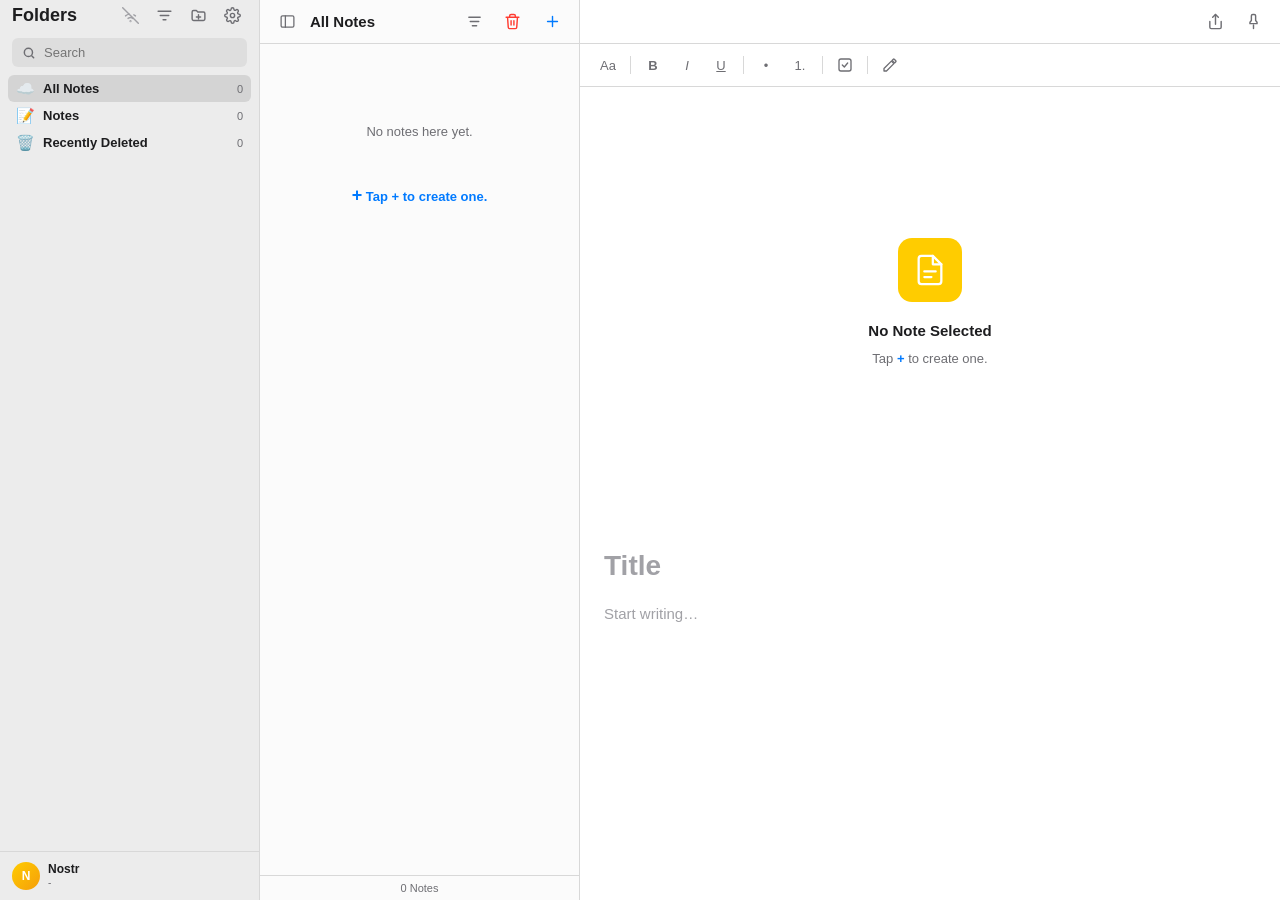
==== commit 127af658: "feat: implement inline note actions and publish functionality with Lao font support" ====
--- a/web/index.html
+++ b/web/index.html
@@ -18,11 +18,11 @@
   <meta name="apple-mobile-web-app-status-bar-style" content="black-translucent" />
   <meta name="apple-mobile-web-app-title" content="Notes" />
 
-  <link rel="stylesheet" href="./css/app.css?v=32" />
+  <link rel="stylesheet" href="./css/app.css?v=35" />
 </head>
 <body data-theme="light">
   <!-- ============ APP SHELL ============ -->
-  <div id="app" class="app">
+  <div id="app" class="app" data-view="folders">
 
     <!-- ===== PANE 1 · FOLDERS SIDEBAR ===== -->
     <aside id="pane-folders" class="pane pane-folders" aria-label="Folders">
@@ -536,6 +536,6 @@
     </div>
   </div>
 
-  <script type="module" src="./js/app.js?v=26"></script>
+  <script type="module" src="./js/app.js?v=28"></script>
 </body>
 </html>
--- a/web/css/app.css
+++ b/web/css/app.css
@@ -9,6 +9,8 @@
 :root {
   --font-sans: -apple-system, BlinkMacSystemFont, "SF Pro Text", "SF Pro Display",
                "Segoe UI", Roboto, "Helvetica Neue", Arial, sans-serif;
+  /* Lao-script face, injected by core/fonts.js only when locale = lo. */
+  --font-lao: "Chanthavong", var(--font-sans);
 
   --notes-yellow: #FFCC00;
   --notes-yellow-soft: #FFE680;
@@ -78,6 +80,8 @@
   overflow-x: hidden;
   overflow-x: clip;
   overscroll-behavior-y: auto;
+  -webkit-text-size-adjust: 100%;
+  text-size-adjust: 100%;
 }
 body {
   font-family: var(--font-sans);
@@ -88,6 +92,10 @@
   user-select: none;
   overflow: hidden;
 }
+
+/* Lao locale gets the Chanthavong face for the whole UI. Latin glyphs fall
+   back to the system sans if the Lao face doesn't cover them. */
+html[lang="lo"] body { font-family: var(--font-lao); }
 
 /* Re-enable text selection on content users actually need to read/copy:
    the editor, modal text, profile/about copy, and all form fields. The
@@ -249,6 +257,7 @@
 /* ---- Notes list ---- */
 .notes-list { flex: 1; min-width: 0; width: 100%; overflow-x: hidden; touch-action: pan-y; }
 .note-card {
+  position: relative;
   width: 100%; text-align: start;
   padding: 9px 16px;
   border-bottom: 1px solid var(--divider);
@@ -270,6 +279,37 @@
 .notes-list > .list-section:first-child { padding-top: 4px; }     /* avoid double top padding when the list opens with a section header */
 .note-count { text-align: center; font-size: 11px; color: var(--text-secondary); padding: 6px; border-top: 1px solid var(--divider); }
 
+/* ---- Inline per-note action trigger (mobile-friendly) ----
+   A small "…" button inside each row that opens the note actions sheet.
+   Always visible on touch, revealed on hover for pointer devices. */
+.note-card .nc-menu {
+  position: absolute;
+  inset-inline-end: 4px;
+  top: 50%;
+  transform: translateY(-50%);
+  width: 36px; height: 36px;
+  display: grid; place-items: center;
+  border-radius: var(--radius-sm);
+  color: var(--text-secondary);
+  opacity: 0;
+  transition: opacity 0.12s, background 0.12s, color 0.12s;
+}
+.note-card .nc-menu .ico { width: 18px; height: 18px; fill: currentColor; stroke: none; }
+.note-card .nc-menu:hover { background: var(--active); color: var(--text-primary); }
+.note-card .nc-menu:active { background: var(--active); }
+@media (hover: hover) and (pointer: fine) {
+  .note-card:hover .nc-menu,
+  .note-card:focus-within .nc-menu { opacity: 1; }
+}
+@media (hover: none), (pointer: coarse) {
+  /* Touch devices get a permanently visible trigger (no sticky hover). */
+  .note-card .nc-menu { opacity: 1; }
+  /* Keep title/preview clear of the trigger. */
+  .note-card .nc-title,
+  .note-card .nc-preview,
+  .note-card .nc-date { padding-inline-end: 34px; }
+}
+
 /* Clickable empty states — quick-create affordance */
 .notes-empty-create {
   display: flex; flex-direction: column; align-items: center; gap: 6px;
@@ -289,7 +329,6 @@
   transition: background 0.12s, transform 0.12s;
 }
 .empty-create:hover { background: var(--hover); transform: translateY(-2px); }
-.empty-create:hover .empty-icon { box-shadow: inset 0 2px 6px rgba(0,0,0,0.08), 0 6px 16px rgba(0,0,0,0.15); }
 .empty-create:active { transform: translateY(0); }
 
 /* ---- Toolbar ---- */
@@ -300,7 +339,7 @@
 
 /* ---- Editor ---- */
 .editor-empty { flex: 1; display: grid; place-items: center; text-align: center; color: var(--text-secondary); padding: 24px; }
-.empty-icon { width: 64px; height: 64px; margin: 0 auto 12px; border-radius: var(--radius-lg); background: var(--notes-yellow); display: grid; place-items: center; box-shadow: inset 0 2px 6px rgba(0,0,0,0.08); }
+.empty-icon { width: 64px; height: 64px; margin: 0 auto 12px; border-radius: var(--radius-lg); background: var(--notes-yellow); display: grid; place-items: center; }
 .empty-icon svg { width: 34px; height: 34px; fill: none; stroke: white; stroke-width: 1.6; stroke-linecap: round; stroke-linejoin: round; }
 .empty-title { font-size: 15px; font-weight: 600; color: var(--text-primary); }
 .empty-sub { font-size: 13px; margin-top: 4px; }
@@ -372,8 +411,8 @@
 /* Segmented control */
 .segmented { display: inline-flex; background: var(--hover); border-radius: var(--radius-sm); padding: 2px; gap: 2px; }
 .segmented.wrap { flex-wrap: wrap; }
-.segmented button { padding: 6px 14px; border-radius: 5px; font-size: 13px; font-weight: 500; color: var(--text-secondary); transition: background 0.12s, color 0.12s, box-shadow 0.12s; white-space: nowrap; }
-.segmented button.active { background: var(--text-primary); color: var(--bg-window); box-shadow: 0 1px 3px rgba(0,0,0,0.12); font-weight: 600; }
+.segmented button { padding: 6px 14px; border-radius: 5px; font-size: 13px; font-weight: 500; color: var(--text-secondary); transition: background 0.12s, color 0.12s; white-space: nowrap; }
+.segmented button.active { background: var(--text-primary); color: var(--bg-window); font-weight: 600; }
 
 /* Accent color picker */
 .accent-row { display: flex; align-items: center; justify-content: space-between; gap: 12px; margin-top: 14px; }
@@ -681,33 +720,41 @@
 }
 
 /* ============================================================
-   MOBILE / TABLET (≤860px) — unified single-pane stack
+   MOBILE / TABLET (≤860px) — native single-screen stack
    One consistent behaviour from phone up to small tablet:
      Folders  →  Notes list  →  Editor
-   driven by #app[data-view="folders|list|editor"].
-   (Previously a separate two-pane "tablet" mode existed, but its folders
-   overlay was never reachable — `show-folders` was dead CSS — so the stack
-   is now the single source of truth for everything below the desktop cut.)
+   Each level is a full-screen layer (no partial drawer, no peeking
+   layers) so transitions read like a native push/pop. Driven by
+   #app[data-view="folders|list|editor"].
    ============================================================ */
 @media (max-width: 860px) {
-  .app { grid-template-columns: 1fr; grid-template-rows: 1fr; }
+  /* Establish the containing block so panes are positioned + clipped
+     against the app shell, not the viewport. */
+  .app { position: relative; grid-template-columns: 1fr; grid-template-rows: 1fr; }
   .back-btn { display: inline-flex; }
 
   .pane-folders, .pane-list, .pane-editor {
     position: absolute; inset: 0;
-    max-width: 100%;
-    transition: transform 0.28s var(--pane-ease);
+    width: 100%; max-width: 100%; height: 100%;
+    transition: transform 0.26s var(--pane-ease);
     will-change: transform;
+    overscroll-behavior: contain;
   }
-  .pane-list, .pane-editor { width: 100%; z-index: 20; }
-  /* Folders is a partial-width drawer on tablets, full-width on phones. */
+  .pane-list, .pane-editor { z-index: 20; }
+  /* Folders is a full-screen root on mobile — it must never reveal another
+     pane behind it (that partial-drawer bleed looked broken on phones). */
   .pane-folders {
-    width: min(86vw, 360px);
     z-index: 40;
-    box-shadow: 4px 0 24px rgba(0,0,0,0.12);
+    border-right: 0;
+    box-shadow: none;
   }
 
-  /* iOS-style depth: the level behind the active one peeks in and dims. */
+  /* Default state before JS sets [data-view] = folders, so panes never
+     stack on top of each other during first paint. */
+  .pane-folders { transform: translateX(0); }
+  .pane-list, .pane-editor { transform: translateX(100%); }
+
+  /* Full-width push/pop: the outgoing level slides fully off-screen. */
   .app[data-view="folders"] .pane-folders { transform: translateX(0); }
   .app[data-view="folders"] .pane-list,
   .app[data-view="folders"] .pane-editor { transform: translateX(100%); }
@@ -717,8 +764,21 @@
   .app[data-view="list"] .pane-editor { transform: translateX(100%); }
 
   .app[data-view="editor"] .pane-folders { transform: translateX(-100%); }
+  /* The list sits just behind the editor so an edge-swipe reveals it, iOS-style.
+     The editor is opaque and full-screen, so nothing bleeds through at rest. */
   .app[data-view="editor"] .pane-list { transform: translateX(-28%); filter: brightness(0.96); }
   .app[data-view="editor"] .pane-editor { transform: translateX(0); }
+
+  /* Native momentum scrolling inside each screen. */
+  .scroll, .scroll-x { -webkit-overflow-scrolling: touch; }
+
+  /* Native touch behaviour: no double-tap zoom delay, no tap highlights,
+     no pull-to-refresh/scroll chaining fighting the app shell. */
+  body { overscroll-behavior: none; }
+  button, a, .note-card, .folder-row, .setup-option, .list-section {
+    touch-action: manipulation;
+    -webkit-tap-highlight-color: transparent;
+  }
 
   /* Comfortable mobile reading widths (refined further at ≤420px below). */
   .editor-paper { padding: 20px 18px 80px; }
@@ -734,7 +794,7 @@
   /* On mobile the folders pane is a router-driven overlay; the desktop
      hide-folders toggle is irrelevant, so neutralise it here. */
   .app.hide-folders { grid-template-columns: 1fr; }
-  .app.hide-folders .pane-folders { width: auto; opacity: 1; pointer-events: auto; }
+  .app.hide-folders .pane-folders { width: 100%; opacity: 1; pointer-events: auto; }
   /* macOS-style traffic-light titlebar is desktop-only chrome. */
   .titlebar { display: none; }
 }
@@ -774,7 +834,6 @@
   padding-bottom: env(safe-area-inset-bottom);
   background: var(--bg-elevated);
   border-top: 1px solid var(--divider);
-  box-shadow: 0 -4px 16px rgba(0, 0, 0, 0.06);
   transform: translateZ(0);
   /* Slide out of view when the on-screen keyboard is up (toggle: .kb-open). */
   transition: transform 0.2s var(--pane-ease), opacity 0.2s var(--pane-ease);
@@ -804,7 +863,8 @@
 .bb-btn.active { color: var(--notes-blue); }
 .bb-btn.active .ico { transform: scale(1.08); }
 
-/* The New-note FAB: a raised accent disc, slightly taller than its row. */
+/* The New-note FAB: a raised accent disc, slightly taller than its row.
+   Flat by design — no drop shadow, only the accent fill + hairline border. */
 .bb-fab {
   flex: 0 0 auto;
   align-self: center;
@@ -813,11 +873,11 @@
   margin-top: -22px;                 /* lift it above the bar */
   background: var(--notes-blue);
   color: #fff;
-  box-shadow: 0 4px 12px rgba(0, 122, 255, 0.35);
-  transition: transform 0.12s var(--pane-ease), box-shadow 0.12s, filter 0.12s;
+  border: 2px solid var(--bg-elevated);
+  transition: transform 0.12s var(--pane-ease), filter 0.12s;
 }
 .bb-fab .ico { width: 26px; height: 26px; stroke-width: 2.4; transition: none; }
-.bb-fab:active { color: #fff; transform: scale(0.9); box-shadow: 0 2px 6px rgba(0, 122, 255, 0.35); }
+.bb-fab:active { color: #fff; transform: scale(0.9); }
 .bb-fab:hover { filter: brightness(1.06); }
 
 /* Leave room above the bottom bar so list/editor content isn't covered. */
@@ -844,7 +904,6 @@
     background: var(--bg-elevated);
     border-top: 1px solid var(--divider);
     padding: 8px 10px;
-    box-shadow: 0 -2px 10px rgba(0, 0, 0, 0.05);
   }
   /* When the format bar is open above the bottom bar, push the bottom bar down
      out of the way so both never overlap. */
@@ -967,6 +1026,7 @@
 /* ---- Roomier tap targets on touch ---- */
 @media (max-width: 860px) {
   .note-card { padding: 12px 16px; }
+  .note-card .nc-menu { width: 40px; height: 40px; }
   .note-card .nc-title { font-size: 15px; }
   .note-card .nc-preview { font-size: 13px; margin-top: 3px; }
   .note-card .nc-date { font-size: 11px; margin-top: 4px; }
